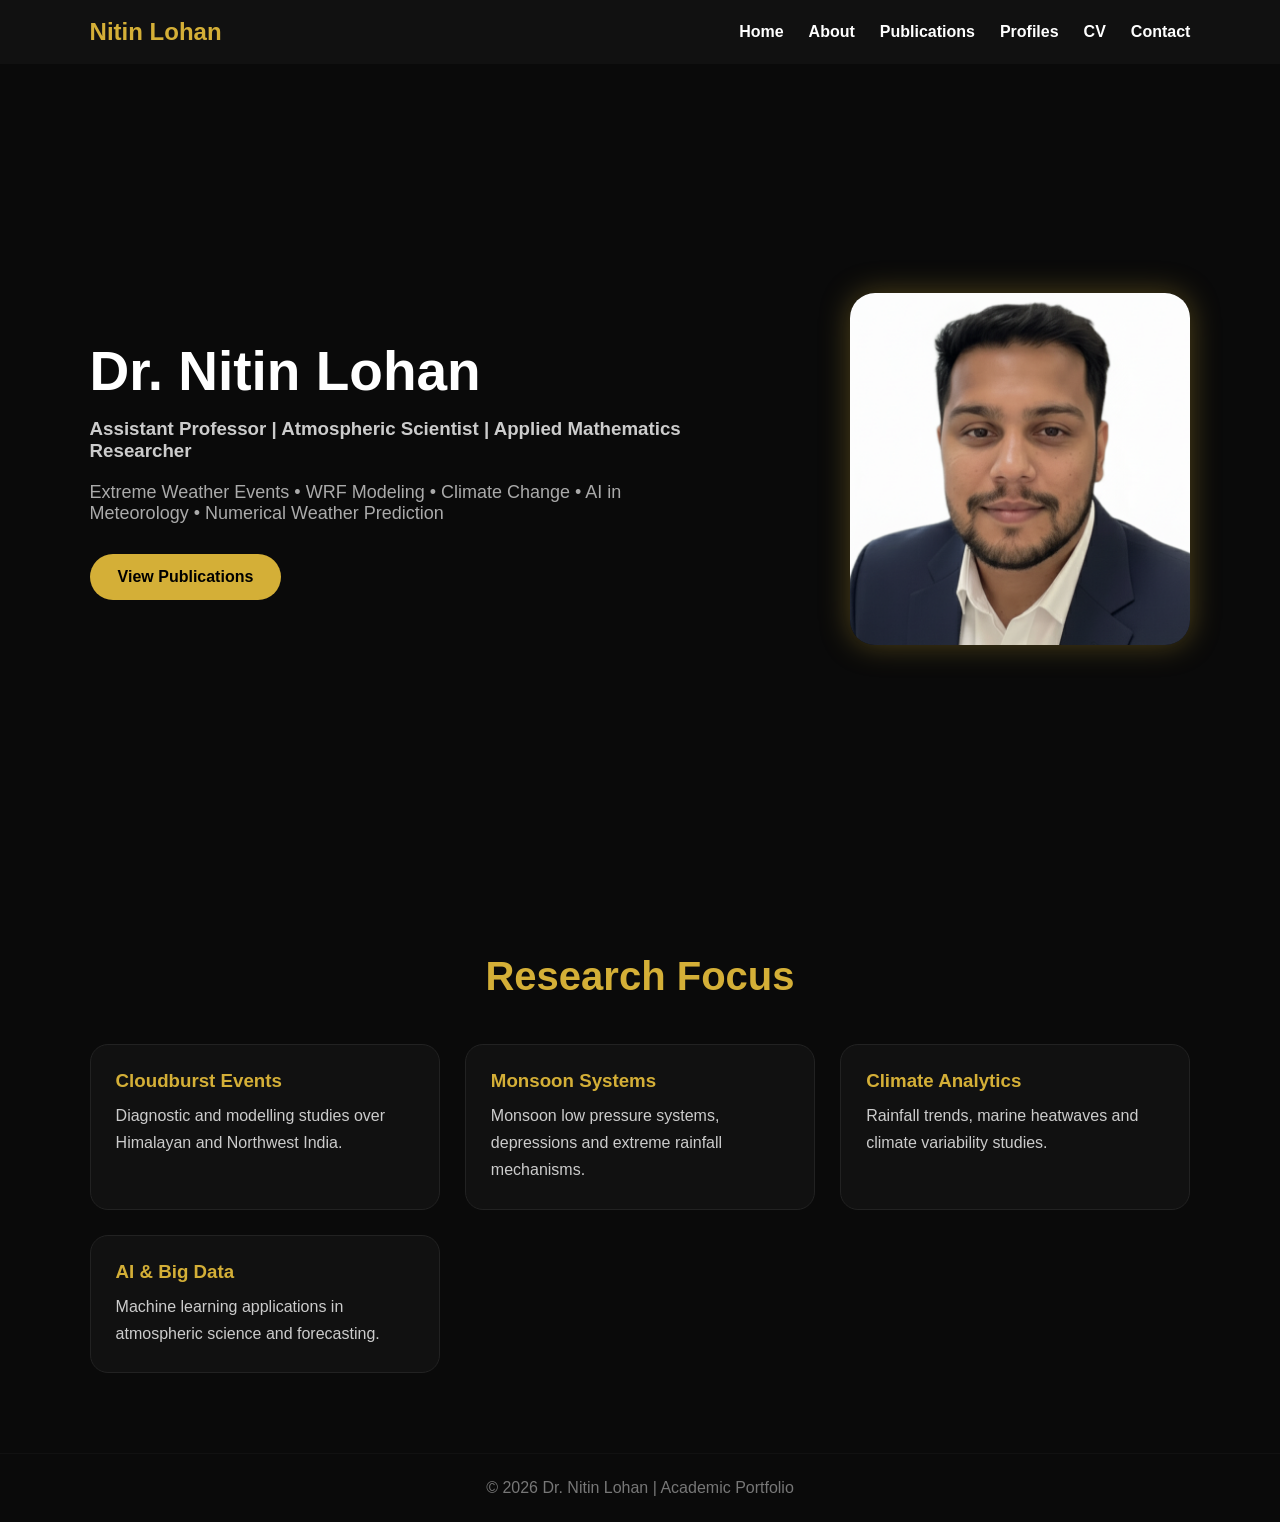
==== index.html @ d962ce4a "Enhance index.html with SEO meta tags and title Updated the title and added meta tags for descriptio" ====
<!-- =========================
FILE 1 : index.html 
========================= -->
<!DOCTYPE html>
<html lang="en">
<head>
<meta charset="UTF-8">
<meta name="viewport" content="width=device-width, initial-scale=1.0">

<title>Dr. Nitin Lohan | Atmospheric Scientist | Researcher</title>

<meta name="description" content="Official website of Dr. Nitin Lohan. Atmospheric Scientist, Applied Mathematics Researcher, publications, weather modelling, AI in meteorology.">

<meta name="keywords" content="Nitin Lohan, Dr Nitin Lohan, meteorology, atmospheric scientist, WRF model, publications, India researcher">

<meta name="author" content="Dr. Nitin Lohan">
<style>
*{margin:0;padding:0;box-sizing:border-box;font-family:Arial,Helvetica,sans-serif;}
body{background:#0a0a0a;color:#fff;}
nav{
display:flex;justify-content:space-between;align-items:center;
padding:18px 7%;background:#111;position:sticky;top:0;
}
.logo{font-size:24px;font-weight:bold;color:#d4af37;}
nav ul{display:flex;list-style:none;gap:25px;}
nav a{text-decoration:none;color:#fff;font-weight:600;}
nav a:hover{color:#d4af37;}
.hero{
min-height:90vh;display:flex;align-items:center;justify-content:space-between;
padding:60px 7%;gap:40px;flex-wrap:wrap;
}
.hero-text{max-width:600px;}
.hero-text h1{font-size:55px;margin-bottom:15px;}
.hero-text h3{color:#ccc;margin-bottom:20px;}
.hero-text p{color:#aaa;font-size:18px;margin-bottom:30px;}
.btn{
display:inline-block;padding:14px 28px;background:#d4af37;
color:#000;text-decoration:none;border-radius:30px;font-weight:bold;
}
.btn:hover{opacity:0.9;}
.profile{
width:340px;border-radius:25px;box-shadow:0 0 30px rgba(212,175,55,0.35);
}
.section{padding:80px 7%;}
.title{text-align:center;font-size:40px;color:#d4af37;margin-bottom:45px;}
.grid{
display:grid;grid-template-columns:repeat(auto-fit,minmax(260px,1fr));
gap:25px;
}
.card{
background:#111;padding:25px;border-radius:18px;border:1px solid #222;
}
.card h3{color:#d4af37;margin-bottom:10px;}
.card p{color:#ccc;line-height:1.7;}
footer{
padding:25px;text-align:center;color:#777;border-top:1px solid #111;
}
@media(max-width:900px){
nav ul{flex-wrap:wrap;gap:12px;}
.hero{flex-direction:column-reverse;text-align:center;}
.hero-text h1{font-size:40px;}
.profile{width:260px;}
}
</style>
</head>
<body>

<nav>
<div class="logo">Nitin Lohan</div>
<ul>
<li><a href="index.html">Home</a></li>
<li><a href="about.html">About</a></li>
<li><a href="publications.html">Publications</a></li>
<li><a href="profiles.html">Profiles</a></li>
<li><a href="cv.html">CV</a></li>
<li><a href="contact.html">Contact</a></li>
</ul>
</nav>

<section class="hero">
<div class="hero-text">
<h1>Dr. Nitin Lohan</h1>
<h3>Assistant Professor | Atmospheric Scientist | Applied Mathematics Researcher</h3>
<p>
Extreme Weather Events • WRF Modeling • Climate Change • AI in Meteorology •
Numerical Weather Prediction
</p>
<a href="publications.html" class="btn">View Publications</a>
</div>
<img src="nitin-photo.png" class="profile" alt="Nitin Lohan">
</section>

<section class="section">
<h2 class="title">Research Focus</h2>
<div class="grid">
<div class="card">
<h3>Cloudburst Events</h3>
<p>Diagnostic and modelling studies over Himalayan and Northwest India.</p>
</div>
<div class="card">
<h3>Monsoon Systems</h3>
<p>Monsoon low pressure systems, depressions and extreme rainfall mechanisms.</p>
</div>
<div class="card">
<h3>Climate Analytics</h3>
<p>Rainfall trends, marine heatwaves and climate variability studies.</p>
</div>
<div class="card">
<h3>AI & Big Data</h3>
<p>Machine learning applications in atmospheric science and forecasting.</p>
</div>
</div>
</section>

<footer>
© 2026 Dr. Nitin Lohan | Academic Portfolio
</footer>

</body>
</html>
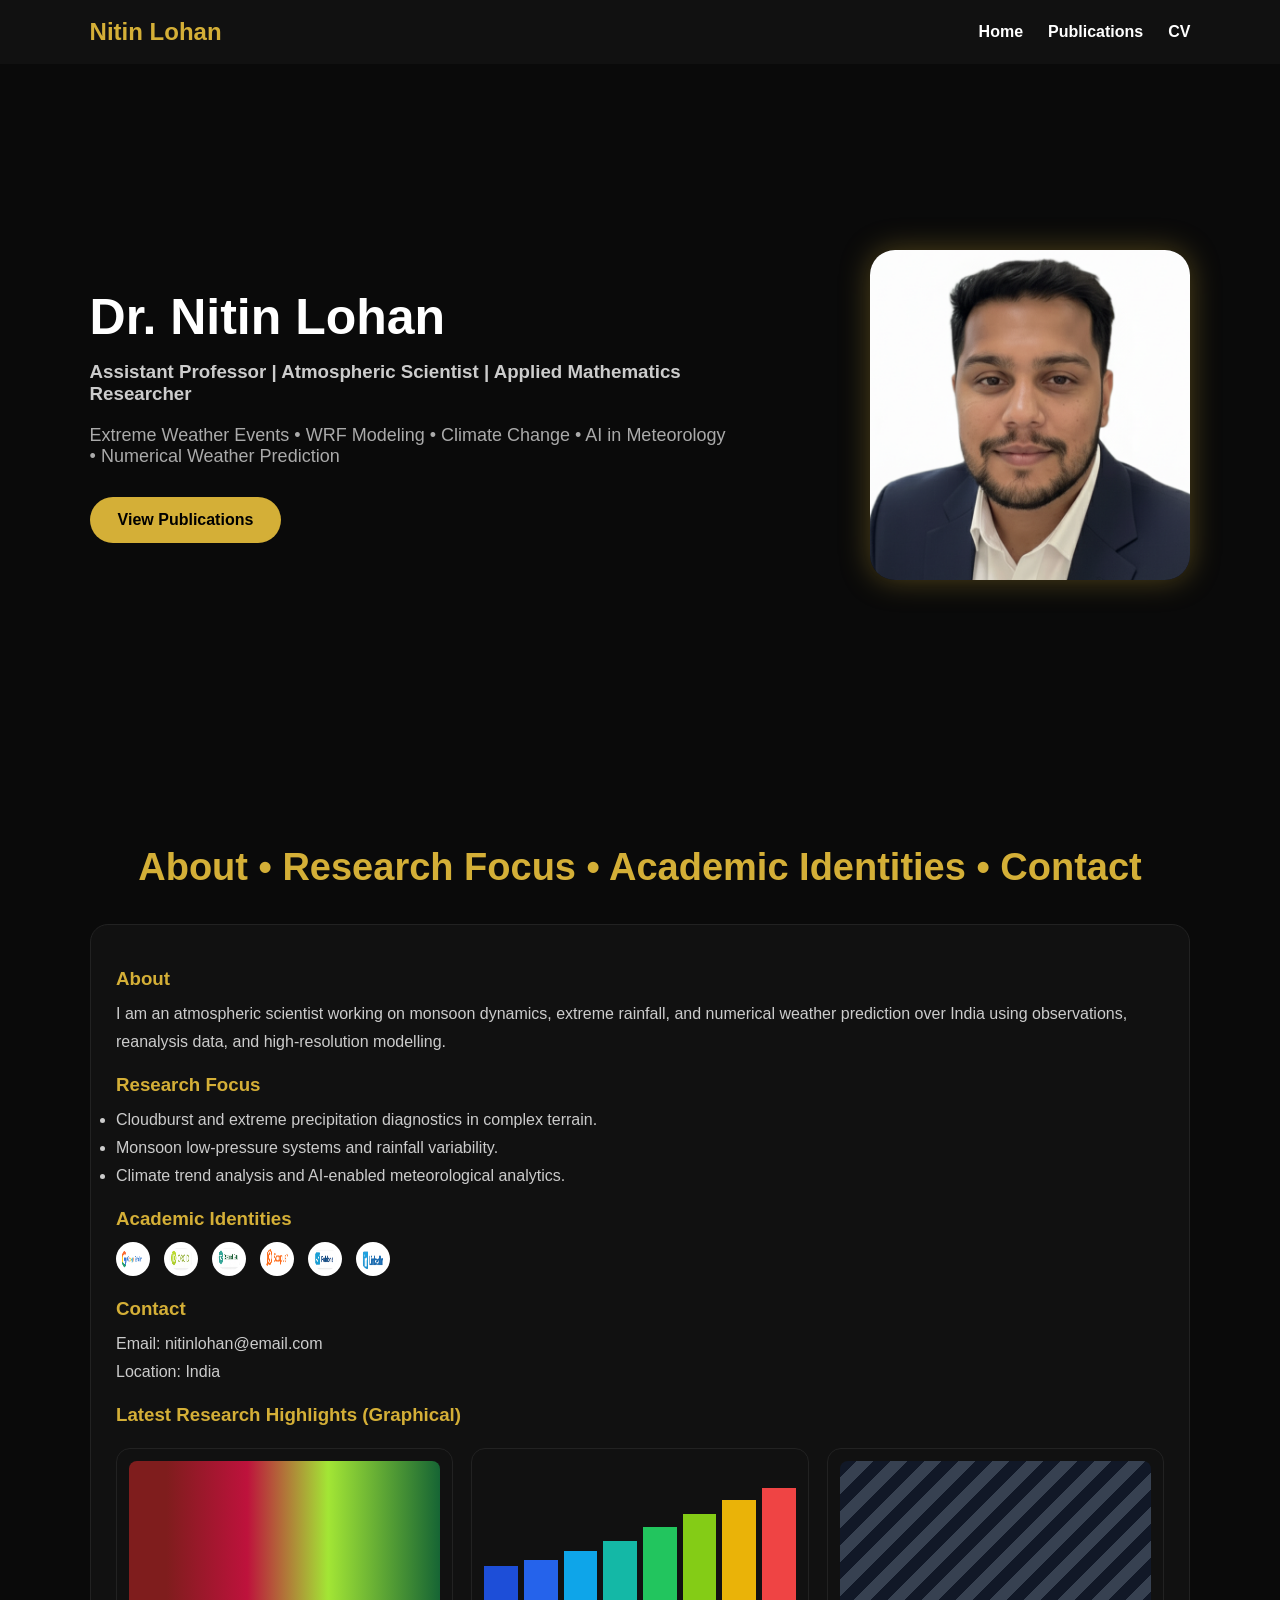
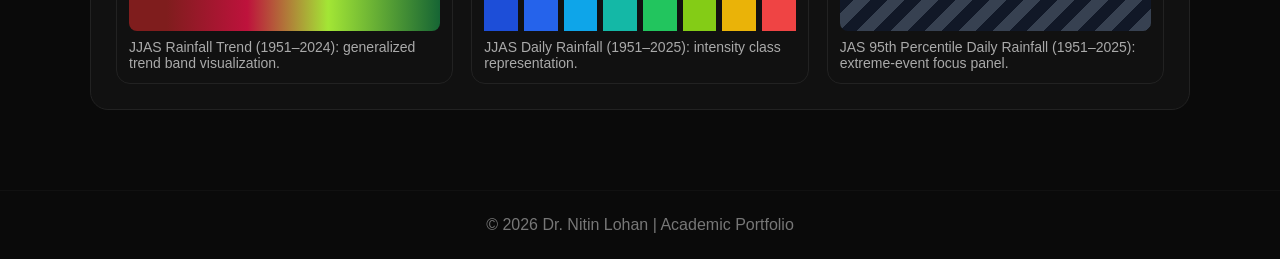
==== commit 8821549b: "Consolidate homepage sections and add text-only research visualizations" ====
--- a/index.html
+++ b/index.html
@@ -1,120 +1,83 @@
-<!-- =========================
-FILE 1 : index.html 
-========================= -->
 <!DOCTYPE html>
 <html lang="en">
 <head>
 <meta charset="UTF-8">
 <meta name="viewport" content="width=device-width, initial-scale=1.0">
-
 <title>Dr. Nitin Lohan | Atmospheric Scientist | Researcher</title>
-
-<meta name="description" content="Official website of Dr. Nitin Lohan. Atmospheric Scientist, Applied Mathematics Researcher, publications, weather modelling, AI in meteorology.">
-
-<meta name="keywords" content="Nitin Lohan, Dr Nitin Lohan, meteorology, atmospheric scientist, WRF model, publications, India researcher">
-
-<meta name="author" content="Dr. Nitin Lohan">
 <style>
-*{margin:0;padding:0;box-sizing:border-box;font-family:Arial,Helvetica,sans-serif;}
-body{background:#0a0a0a;color:#fff;}
-nav{
-display:flex;justify-content:space-between;align-items:center;
-padding:18px 7%;background:#111;position:sticky;top:0;
-}
-.logo{font-size:24px;font-weight:bold;color:#d4af37;}
-nav ul{display:flex;list-style:none;gap:25px;}
-nav a{text-decoration:none;color:#fff;font-weight:600;}
-nav a:hover{color:#d4af37;}
-.hero{
-min-height:90vh;display:flex;align-items:center;justify-content:space-between;
-padding:60px 7%;gap:40px;flex-wrap:wrap;
-}
-.hero-text{max-width:600px;}
-.hero-text h1{font-size:55px;margin-bottom:15px;}
-.hero-text h3{color:#ccc;margin-bottom:20px;}
-.hero-text p{color:#aaa;font-size:18px;margin-bottom:30px;}
-.btn{
-display:inline-block;padding:14px 28px;background:#d4af37;
-color:#000;text-decoration:none;border-radius:30px;font-weight:bold;
-}
-.btn:hover{opacity:0.9;}
-.profile{
-width:340px;border-radius:25px;box-shadow:0 0 30px rgba(212,175,55,0.35);
-}
-.section{padding:80px 7%;}
-.title{text-align:center;font-size:40px;color:#d4af37;margin-bottom:45px;}
-.grid{
-display:grid;grid-template-columns:repeat(auto-fit,minmax(260px,1fr));
-gap:25px;
-}
-.card{
-background:#111;padding:25px;border-radius:18px;border:1px solid #222;
-}
-.card h3{color:#d4af37;margin-bottom:10px;}
-.card p{color:#ccc;line-height:1.7;}
-footer{
-padding:25px;text-align:center;color:#777;border-top:1px solid #111;
-}
-@media(max-width:900px){
-nav ul{flex-wrap:wrap;gap:12px;}
-.hero{flex-direction:column-reverse;text-align:center;}
-.hero-text h1{font-size:40px;}
-.profile{width:260px;}
-}
+*{margin:0;padding:0;box-sizing:border-box;font-family:Arial,Helvetica,sans-serif}
+body{background:#0a0a0a;color:#fff}
+nav{display:flex;justify-content:space-between;align-items:center;padding:18px 7%;background:#111;position:sticky;top:0;z-index:10}
+.logo{font-size:24px;font-weight:bold;color:#d4af37}
+nav ul{display:flex;list-style:none;gap:25px;flex-wrap:wrap}
+nav a{text-decoration:none;color:#fff;font-weight:600} nav a:hover{color:#d4af37}
+.hero{min-height:78vh;display:flex;align-items:center;justify-content:space-between;padding:60px 7%;gap:40px;flex-wrap:wrap}
+.hero-text{max-width:640px}.hero-text h1{font-size:50px;margin-bottom:15px}.hero-text h3{color:#ccc;margin-bottom:20px}
+.hero-text p{color:#aaa;font-size:18px;margin-bottom:30px}
+.btn{display:inline-block;padding:14px 28px;background:#d4af37;color:#000;text-decoration:none;border-radius:30px;font-weight:bold}
+.profile{width:320px;border-radius:25px;box-shadow:0 0 30px rgba(212,175,55,.35)}
+.section{padding:80px 7%}.title{text-align:center;font-size:38px;color:#d4af37;margin-bottom:35px}
+.card{background:#111;padding:25px;border-radius:18px;border:1px solid #222;max-width:1100px;margin:0 auto}
+.card h3{color:#d4af37;margin:18px 0 10px}.card p,.card li{color:#ccc;line-height:1.75}
+.socials{display:flex;gap:14px;flex-wrap:wrap;margin-top:12px}
+.socials img{width:34px;height:34px;border-radius:50%;background:#fff;padding:5px}
+.plot-grid{display:grid;grid-template-columns:repeat(auto-fit,minmax(260px,1fr));gap:18px;margin-top:22px}
+.plot-grid figure{background:#111;border:1px solid #222;border-radius:14px;padding:12px}
+.plot-grid img{width:100%;border-radius:8px;display:block}
+.plot-grid figcaption{color:#aaa;font-size:14px;margin-top:8px}
+footer{padding:25px;text-align:center;color:#777;border-top:1px solid #111}
+@media(max-width:900px){.hero{flex-direction:column-reverse;text-align:center}.hero-text h1{font-size:38px}.profile{width:250px}}
 </style>
 </head>
 <body>
-
 <nav>
 <div class="logo">Nitin Lohan</div>
 <ul>
 <li><a href="index.html">Home</a></li>
-<li><a href="about.html">About</a></li>
 <li><a href="publications.html">Publications</a></li>
-<li><a href="profiles.html">Profiles</a></li>
 <li><a href="cv.html">CV</a></li>
-<li><a href="contact.html">Contact</a></li>
 </ul>
 </nav>
-
 <section class="hero">
 <div class="hero-text">
 <h1>Dr. Nitin Lohan</h1>
 <h3>Assistant Professor | Atmospheric Scientist | Applied Mathematics Researcher</h3>
-<p>
-Extreme Weather Events • WRF Modeling • Climate Change • AI in Meteorology •
-Numerical Weather Prediction
-</p>
+<p>Extreme Weather Events • WRF Modeling • Climate Change • AI in Meteorology • Numerical Weather Prediction</p>
 <a href="publications.html" class="btn">View Publications</a>
 </div>
 <img src="nitin-photo.png" class="profile" alt="Nitin Lohan">
 </section>
+<section class="section">
+<h2 class="title">About • Research Focus • Academic Identities • Contact</h2>
+<div class="card">
+<h3>About</h3>
+<p>I am an atmospheric scientist working on monsoon dynamics, extreme rainfall, and numerical weather prediction over India using observations, reanalysis data, and high-resolution modelling.</p>
+<h3>Research Focus</h3>
+<ul>
+<li>Cloudburst and extreme precipitation diagnostics in complex terrain.</li>
+<li>Monsoon low-pressure systems and rainfall variability.</li>
+<li>Climate trend analysis and AI-enabled meteorological analytics.</li>
+</ul>
+<h3>Academic Identities</h3>
+<div class="socials">
+<a href="https://scholar.google.com" target="_blank"><img src="googlescholar.png" alt="Google Scholar"></a>
+<a href="https://orcid.org" target="_blank"><img src="orcid.png" alt="ORCID"></a>
+<a href="https://www.researchgate.net" target="_blank"><img src="researchgate.png" alt="ResearchGate"></a>
+<a href="https://www.scopus.com" target="_blank"><img src="scopus.png" alt="Scopus"></a>
+<a href="https://www.webofscience.com" target="_blank"><img src="wos.png" alt="Web of Science"></a>
+<a href="https://www.linkedin.com" target="_blank"><img src="linkedin.png" alt="LinkedIn"></a>
+</div>
+<h3>Contact</h3>
+<p>Email: nitinlohan@email.com<br>Location: India</p>
 
-<section class="section">
-<h2 class="title">Research Focus</h2>
-<div class="grid">
-<div class="card">
-<h3>Cloudburst Events</h3>
-<p>Diagnostic and modelling studies over Himalayan and Northwest India.</p>
-</div>
-<div class="card">
-<h3>Monsoon Systems</h3>
-<p>Monsoon low pressure systems, depressions and extreme rainfall mechanisms.</p>
-</div>
-<div class="card">
-<h3>Climate Analytics</h3>
-<p>Rainfall trends, marine heatwaves and climate variability studies.</p>
-</div>
-<div class="card">
-<h3>AI & Big Data</h3>
-<p>Machine learning applications in atmospheric science and forecasting.</p>
+<h3>Latest Research Highlights (Graphical)</h3>
+<div class="plot-grid">
+<figure><div style="height:170px;background:linear-gradient(90deg,#7f1d1d 12%,#be123c 38%,#a3e635 64%,#166534 100%);border-radius:8px"></div><figcaption>JJAS Rainfall Trend (1951–2024): generalized trend band visualization.</figcaption></figure>
+<figure><div style="height:170px;display:grid;grid-template-columns:repeat(8,1fr);gap:6px;align-items:end"><span style="display:block;background:#1d4ed8;height:38%"></span><span style="display:block;background:#2563eb;height:42%"></span><span style="display:block;background:#0ea5e9;height:47%"></span><span style="display:block;background:#14b8a6;height:53%"></span><span style="display:block;background:#22c55e;height:61%"></span><span style="display:block;background:#84cc16;height:69%"></span><span style="display:block;background:#eab308;height:77%"></span><span style="display:block;background:#ef4444;height:84%"></span></div><figcaption>JJAS Daily Rainfall (1951–2025): intensity class representation.</figcaption></figure>
+<figure><div style="height:170px;border-radius:8px;background:repeating-linear-gradient(135deg,#111827,#111827 12px,#374151 12px,#374151 24px)"></div><figcaption>JAS 95th Percentile Daily Rainfall (1951–2025): extreme-event focus panel.</figcaption></figure>
 </div>
 </div>
 </section>
-
-<footer>
-© 2026 Dr. Nitin Lohan | Academic Portfolio
-</footer>
-
+<footer>© 2026 Dr. Nitin Lohan | Academic Portfolio</footer>
 </body>
 </html>
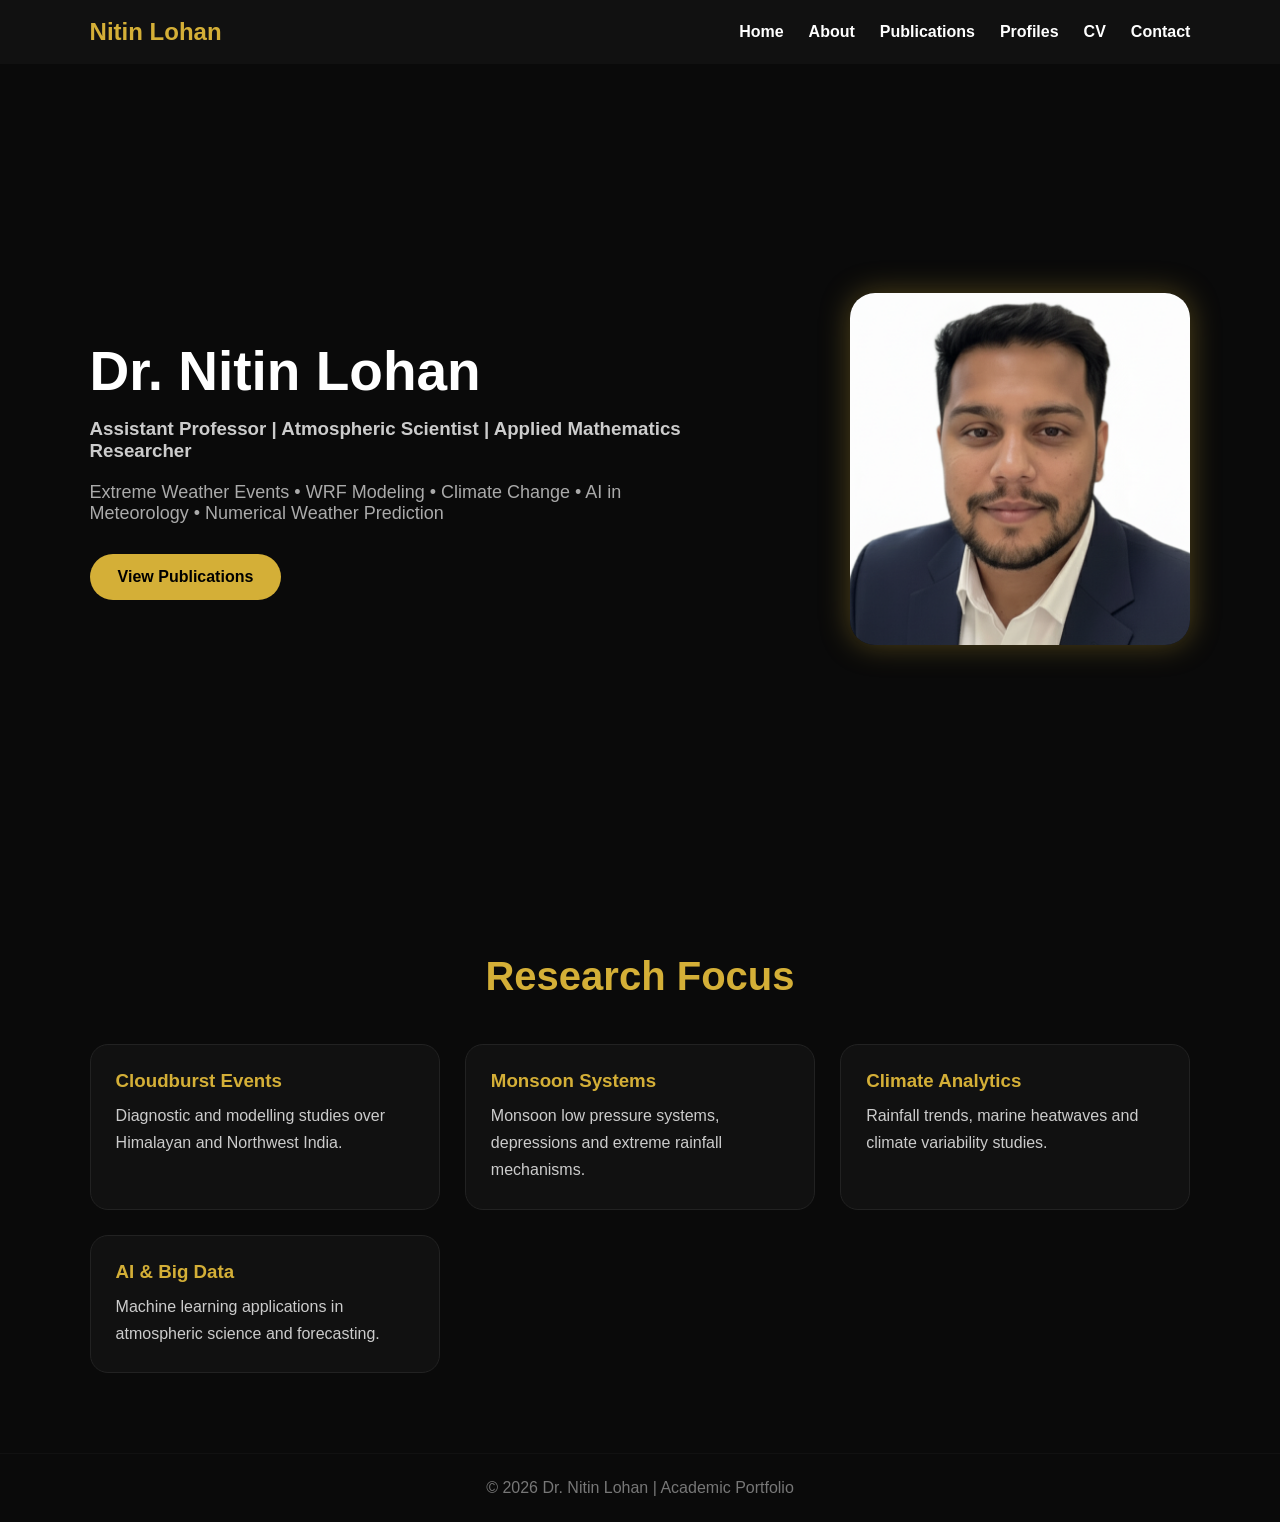
==== commit 5f2dd7f9: "Refactor index.html for layout and content updates Updated styles for improved layout and responsive" ====
--- a/index.html
+++ b/index.html
@@ -1,83 +1,120 @@
+<!-- =========================
+FILE 1 : index.html 
+========================= -->
 <!DOCTYPE html>
 <html lang="en">
 <head>
 <meta charset="UTF-8">
 <meta name="viewport" content="width=device-width, initial-scale=1.0">
+
 <title>Dr. Nitin Lohan | Atmospheric Scientist | Researcher</title>
+
+<meta name="description" content="Official website of Dr. Nitin Lohan. Atmospheric Scientist, Applied Mathematics Researcher, publications, weather modelling, AI in meteorology.">
+
+<meta name="keywords" content="Nitin Lohan, Dr Nitin Lohan, meteorology, atmospheric scientist, WRF model, publications, India researcher">
+
+<meta name="author" content="Dr. Nitin Lohan">
 <style>
-*{margin:0;padding:0;box-sizing:border-box;font-family:Arial,Helvetica,sans-serif}
-body{background:#0a0a0a;color:#fff}
-nav{display:flex;justify-content:space-between;align-items:center;padding:18px 7%;background:#111;position:sticky;top:0;z-index:10}
-.logo{font-size:24px;font-weight:bold;color:#d4af37}
-nav ul{display:flex;list-style:none;gap:25px;flex-wrap:wrap}
-nav a{text-decoration:none;color:#fff;font-weight:600} nav a:hover{color:#d4af37}
-.hero{min-height:78vh;display:flex;align-items:center;justify-content:space-between;padding:60px 7%;gap:40px;flex-wrap:wrap}
-.hero-text{max-width:640px}.hero-text h1{font-size:50px;margin-bottom:15px}.hero-text h3{color:#ccc;margin-bottom:20px}
-.hero-text p{color:#aaa;font-size:18px;margin-bottom:30px}
-.btn{display:inline-block;padding:14px 28px;background:#d4af37;color:#000;text-decoration:none;border-radius:30px;font-weight:bold}
-.profile{width:320px;border-radius:25px;box-shadow:0 0 30px rgba(212,175,55,.35)}
-.section{padding:80px 7%}.title{text-align:center;font-size:38px;color:#d4af37;margin-bottom:35px}
-.card{background:#111;padding:25px;border-radius:18px;border:1px solid #222;max-width:1100px;margin:0 auto}
-.card h3{color:#d4af37;margin:18px 0 10px}.card p,.card li{color:#ccc;line-height:1.75}
-.socials{display:flex;gap:14px;flex-wrap:wrap;margin-top:12px}
-.socials img{width:34px;height:34px;border-radius:50%;background:#fff;padding:5px}
-.plot-grid{display:grid;grid-template-columns:repeat(auto-fit,minmax(260px,1fr));gap:18px;margin-top:22px}
-.plot-grid figure{background:#111;border:1px solid #222;border-radius:14px;padding:12px}
-.plot-grid img{width:100%;border-radius:8px;display:block}
-.plot-grid figcaption{color:#aaa;font-size:14px;margin-top:8px}
-footer{padding:25px;text-align:center;color:#777;border-top:1px solid #111}
-@media(max-width:900px){.hero{flex-direction:column-reverse;text-align:center}.hero-text h1{font-size:38px}.profile{width:250px}}
+*{margin:0;padding:0;box-sizing:border-box;font-family:Arial,Helvetica,sans-serif;}
+body{background:#0a0a0a;color:#fff;}
+nav{
+display:flex;justify-content:space-between;align-items:center;
+padding:18px 7%;background:#111;position:sticky;top:0;
+}
+.logo{font-size:24px;font-weight:bold;color:#d4af37;}
+nav ul{display:flex;list-style:none;gap:25px;}
+nav a{text-decoration:none;color:#fff;font-weight:600;}
+nav a:hover{color:#d4af37;}
+.hero{
+min-height:90vh;display:flex;align-items:center;justify-content:space-between;
+padding:60px 7%;gap:40px;flex-wrap:wrap;
+}
+.hero-text{max-width:600px;}
+.hero-text h1{font-size:55px;margin-bottom:15px;}
+.hero-text h3{color:#ccc;margin-bottom:20px;}
+.hero-text p{color:#aaa;font-size:18px;margin-bottom:30px;}
+.btn{
+display:inline-block;padding:14px 28px;background:#d4af37;
+color:#000;text-decoration:none;border-radius:30px;font-weight:bold;
+}
+.btn:hover{opacity:0.9;}
+.profile{
+width:340px;border-radius:25px;box-shadow:0 0 30px rgba(212,175,55,0.35);
+}
+.section{padding:80px 7%;}
+.title{text-align:center;font-size:40px;color:#d4af37;margin-bottom:45px;}
+.grid{
+display:grid;grid-template-columns:repeat(auto-fit,minmax(260px,1fr));
+gap:25px;
+}
+.card{
+background:#111;padding:25px;border-radius:18px;border:1px solid #222;
+}
+.card h3{color:#d4af37;margin-bottom:10px;}
+.card p{color:#ccc;line-height:1.7;}
+footer{
+padding:25px;text-align:center;color:#777;border-top:1px solid #111;
+}
+@media(max-width:900px){
+nav ul{flex-wrap:wrap;gap:12px;}
+.hero{flex-direction:column-reverse;text-align:center;}
+.hero-text h1{font-size:40px;}
+.profile{width:260px;}
+}
 </style>
 </head>
 <body>
+
 <nav>
 <div class="logo">Nitin Lohan</div>
 <ul>
 <li><a href="index.html">Home</a></li>
+<li><a href="about.html">About</a></li>
 <li><a href="publications.html">Publications</a></li>
+<li><a href="profiles.html">Profiles</a></li>
 <li><a href="cv.html">CV</a></li>
+<li><a href="contact.html">Contact</a></li>
 </ul>
 </nav>
+
 <section class="hero">
 <div class="hero-text">
 <h1>Dr. Nitin Lohan</h1>
 <h3>Assistant Professor | Atmospheric Scientist | Applied Mathematics Researcher</h3>
-<p>Extreme Weather Events • WRF Modeling • Climate Change • AI in Meteorology • Numerical Weather Prediction</p>
+<p>
+Extreme Weather Events • WRF Modeling • Climate Change • AI in Meteorology •
+Numerical Weather Prediction
+</p>
 <a href="publications.html" class="btn">View Publications</a>
 </div>
 <img src="nitin-photo.png" class="profile" alt="Nitin Lohan">
 </section>
+
 <section class="section">
-<h2 class="title">About • Research Focus • Academic Identities • Contact</h2>
+<h2 class="title">Research Focus</h2>
+<div class="grid">
 <div class="card">
-<h3>About</h3>
-<p>I am an atmospheric scientist working on monsoon dynamics, extreme rainfall, and numerical weather prediction over India using observations, reanalysis data, and high-resolution modelling.</p>
-<h3>Research Focus</h3>
-<ul>
-<li>Cloudburst and extreme precipitation diagnostics in complex terrain.</li>
-<li>Monsoon low-pressure systems and rainfall variability.</li>
-<li>Climate trend analysis and AI-enabled meteorological analytics.</li>
-</ul>
-<h3>Academic Identities</h3>
-<div class="socials">
-<a href="https://scholar.google.com" target="_blank"><img src="googlescholar.png" alt="Google Scholar"></a>
-<a href="https://orcid.org" target="_blank"><img src="orcid.png" alt="ORCID"></a>
-<a href="https://www.researchgate.net" target="_blank"><img src="researchgate.png" alt="ResearchGate"></a>
-<a href="https://www.scopus.com" target="_blank"><img src="scopus.png" alt="Scopus"></a>
-<a href="https://www.webofscience.com" target="_blank"><img src="wos.png" alt="Web of Science"></a>
-<a href="https://www.linkedin.com" target="_blank"><img src="linkedin.png" alt="LinkedIn"></a>
+<h3>Cloudburst Events</h3>
+<p>Diagnostic and modelling studies over Himalayan and Northwest India.</p>
 </div>
-<h3>Contact</h3>
-<p>Email: nitinlohan@email.com<br>Location: India</p>
-
-<h3>Latest Research Highlights (Graphical)</h3>
-<div class="plot-grid">
-<figure><div style="height:170px;background:linear-gradient(90deg,#7f1d1d 12%,#be123c 38%,#a3e635 64%,#166534 100%);border-radius:8px"></div><figcaption>JJAS Rainfall Trend (1951–2024): generalized trend band visualization.</figcaption></figure>
-<figure><div style="height:170px;display:grid;grid-template-columns:repeat(8,1fr);gap:6px;align-items:end"><span style="display:block;background:#1d4ed8;height:38%"></span><span style="display:block;background:#2563eb;height:42%"></span><span style="display:block;background:#0ea5e9;height:47%"></span><span style="display:block;background:#14b8a6;height:53%"></span><span style="display:block;background:#22c55e;height:61%"></span><span style="display:block;background:#84cc16;height:69%"></span><span style="display:block;background:#eab308;height:77%"></span><span style="display:block;background:#ef4444;height:84%"></span></div><figcaption>JJAS Daily Rainfall (1951–2025): intensity class representation.</figcaption></figure>
-<figure><div style="height:170px;border-radius:8px;background:repeating-linear-gradient(135deg,#111827,#111827 12px,#374151 12px,#374151 24px)"></div><figcaption>JAS 95th Percentile Daily Rainfall (1951–2025): extreme-event focus panel.</figcaption></figure>
+<div class="card">
+<h3>Monsoon Systems</h3>
+<p>Monsoon low pressure systems, depressions and extreme rainfall mechanisms.</p>
+</div>
+<div class="card">
+<h3>Climate Analytics</h3>
+<p>Rainfall trends, marine heatwaves and climate variability studies.</p>
+</div>
+<div class="card">
+<h3>AI & Big Data</h3>
+<p>Machine learning applications in atmospheric science and forecasting.</p>
 </div>
 </div>
 </section>
-<footer>© 2026 Dr. Nitin Lohan | Academic Portfolio</footer>
+
+<footer>
+© 2026 Dr. Nitin Lohan | Academic Portfolio
+</footer>
+
 </body>
 </html>
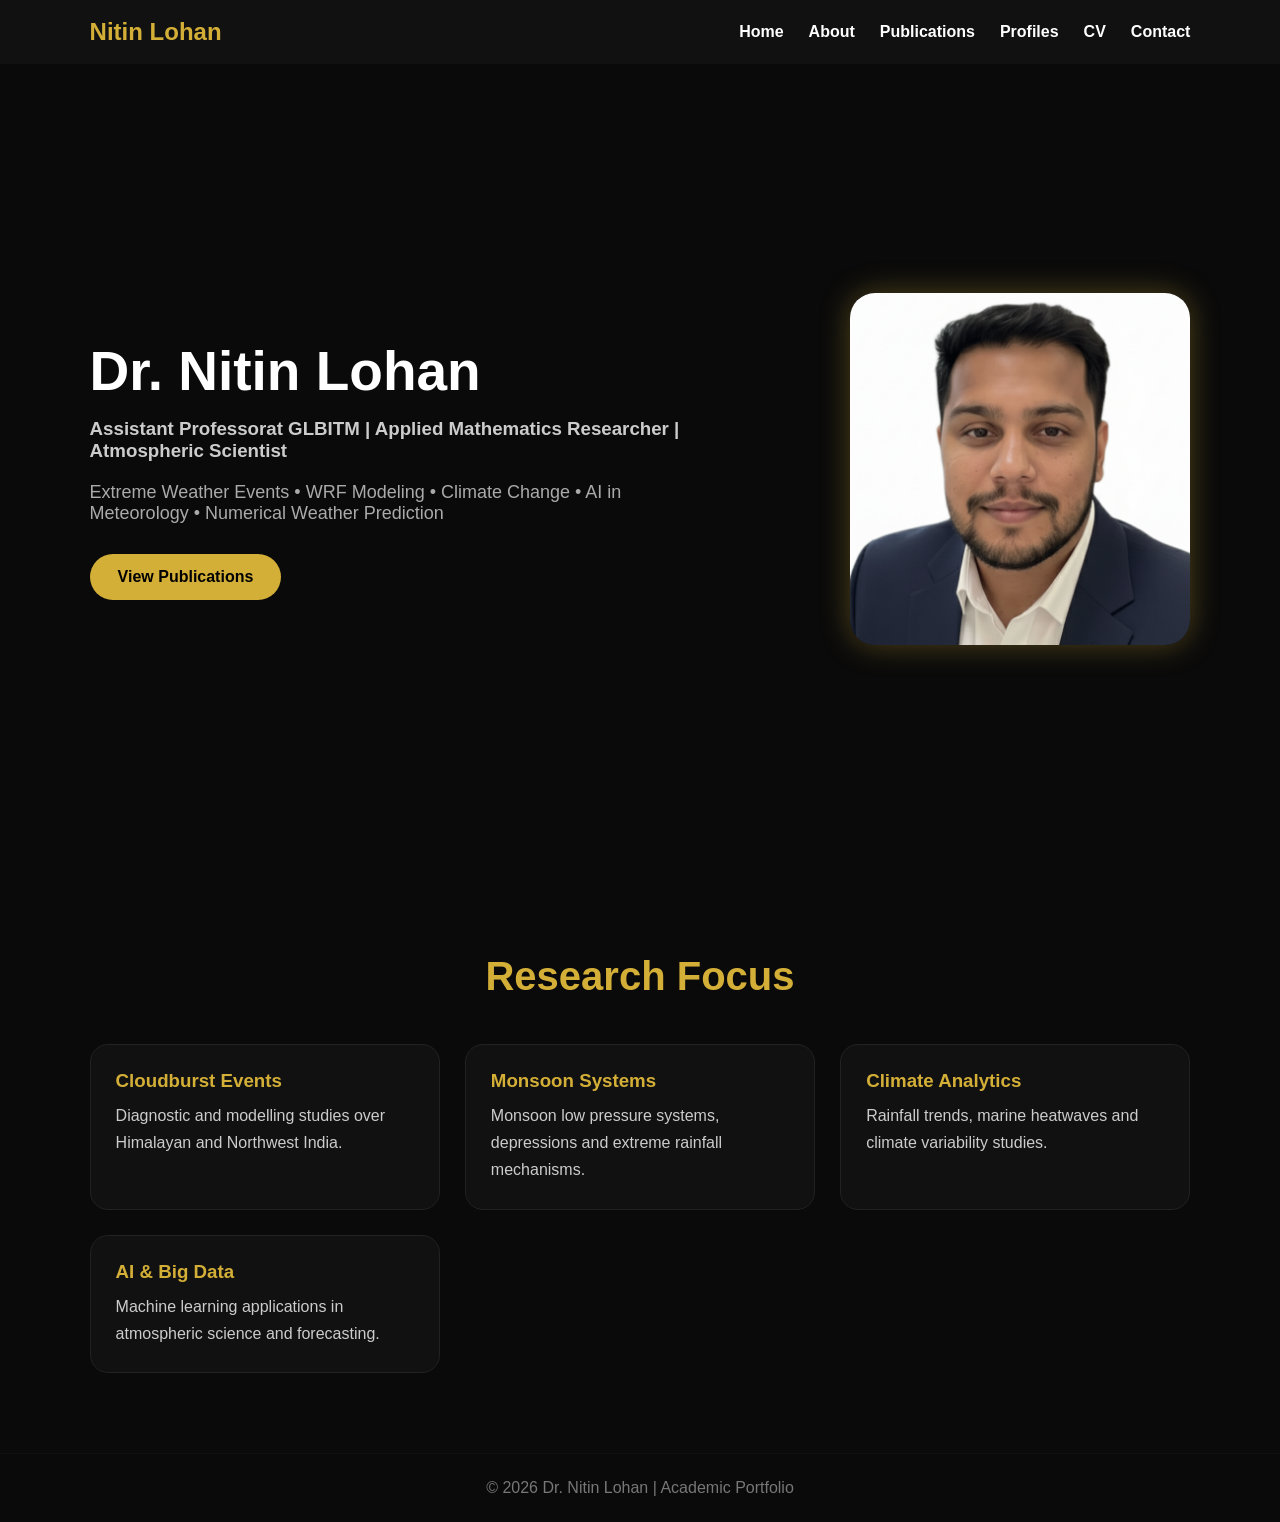
==== commit 051f26d7: "Fix title formatting for Dr. Nitin Lohan" ====
--- a/index.html
+++ b/index.html
@@ -80,7 +80,7 @@
 <section class="hero">
 <div class="hero-text">
 <h1>Dr. Nitin Lohan</h1>
-<h3>Assistant Professor | Atmospheric Scientist | Applied Mathematics Researcher</h3>
+<h3>Assistant Professorat GLBITM | Applied Mathematics Researcher | Atmospheric Scientist</h3>
 <p>
 Extreme Weather Events • WRF Modeling • Climate Change • AI in Meteorology •
 Numerical Weather Prediction
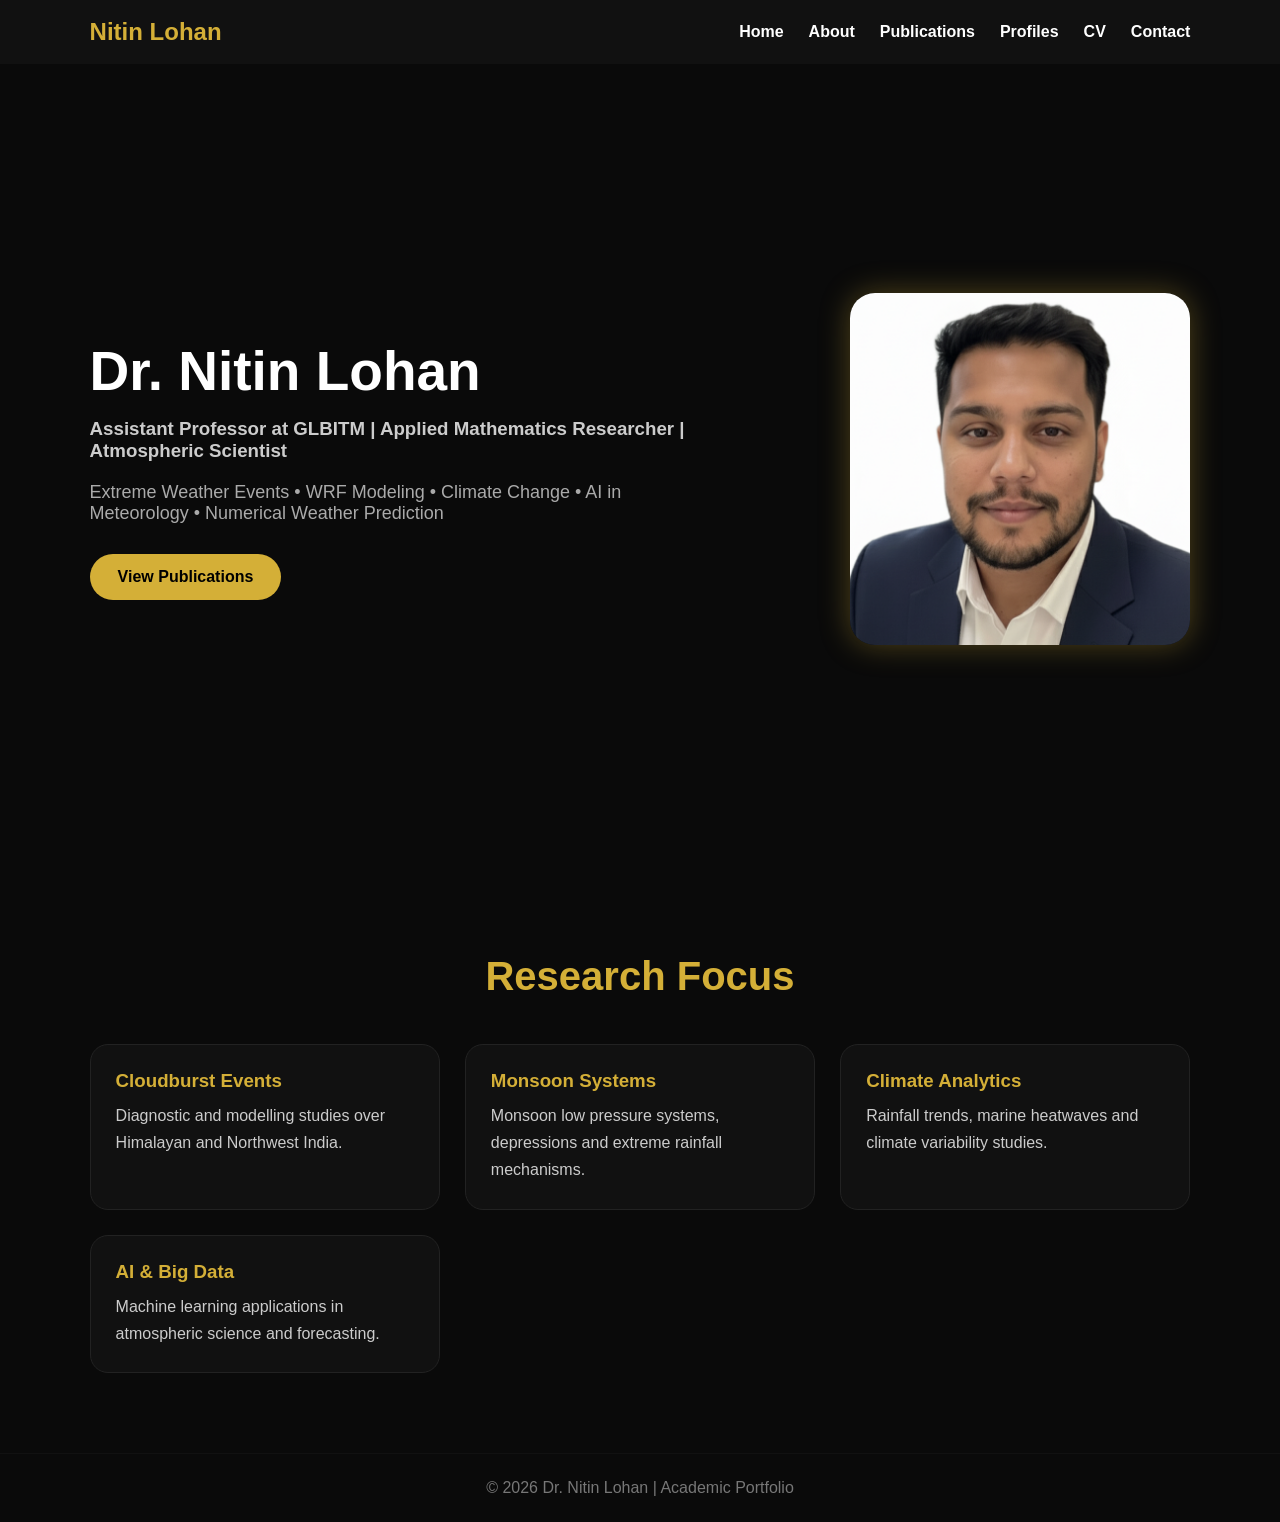
==== commit 716f4dc9: "Fix typo in professor title in index.html" ====
--- a/index.html
+++ b/index.html
@@ -80,7 +80,7 @@
 <section class="hero">
 <div class="hero-text">
 <h1>Dr. Nitin Lohan</h1>
-<h3>Assistant Professorat GLBITM | Applied Mathematics Researcher | Atmospheric Scientist</h3>
+<h3>Assistant Professor at GLBITM | Applied Mathematics Researcher | Atmospheric Scientist</h3>
 <p>
 Extreme Weather Events • WRF Modeling • Climate Change • AI in Meteorology •
 Numerical Weather Prediction
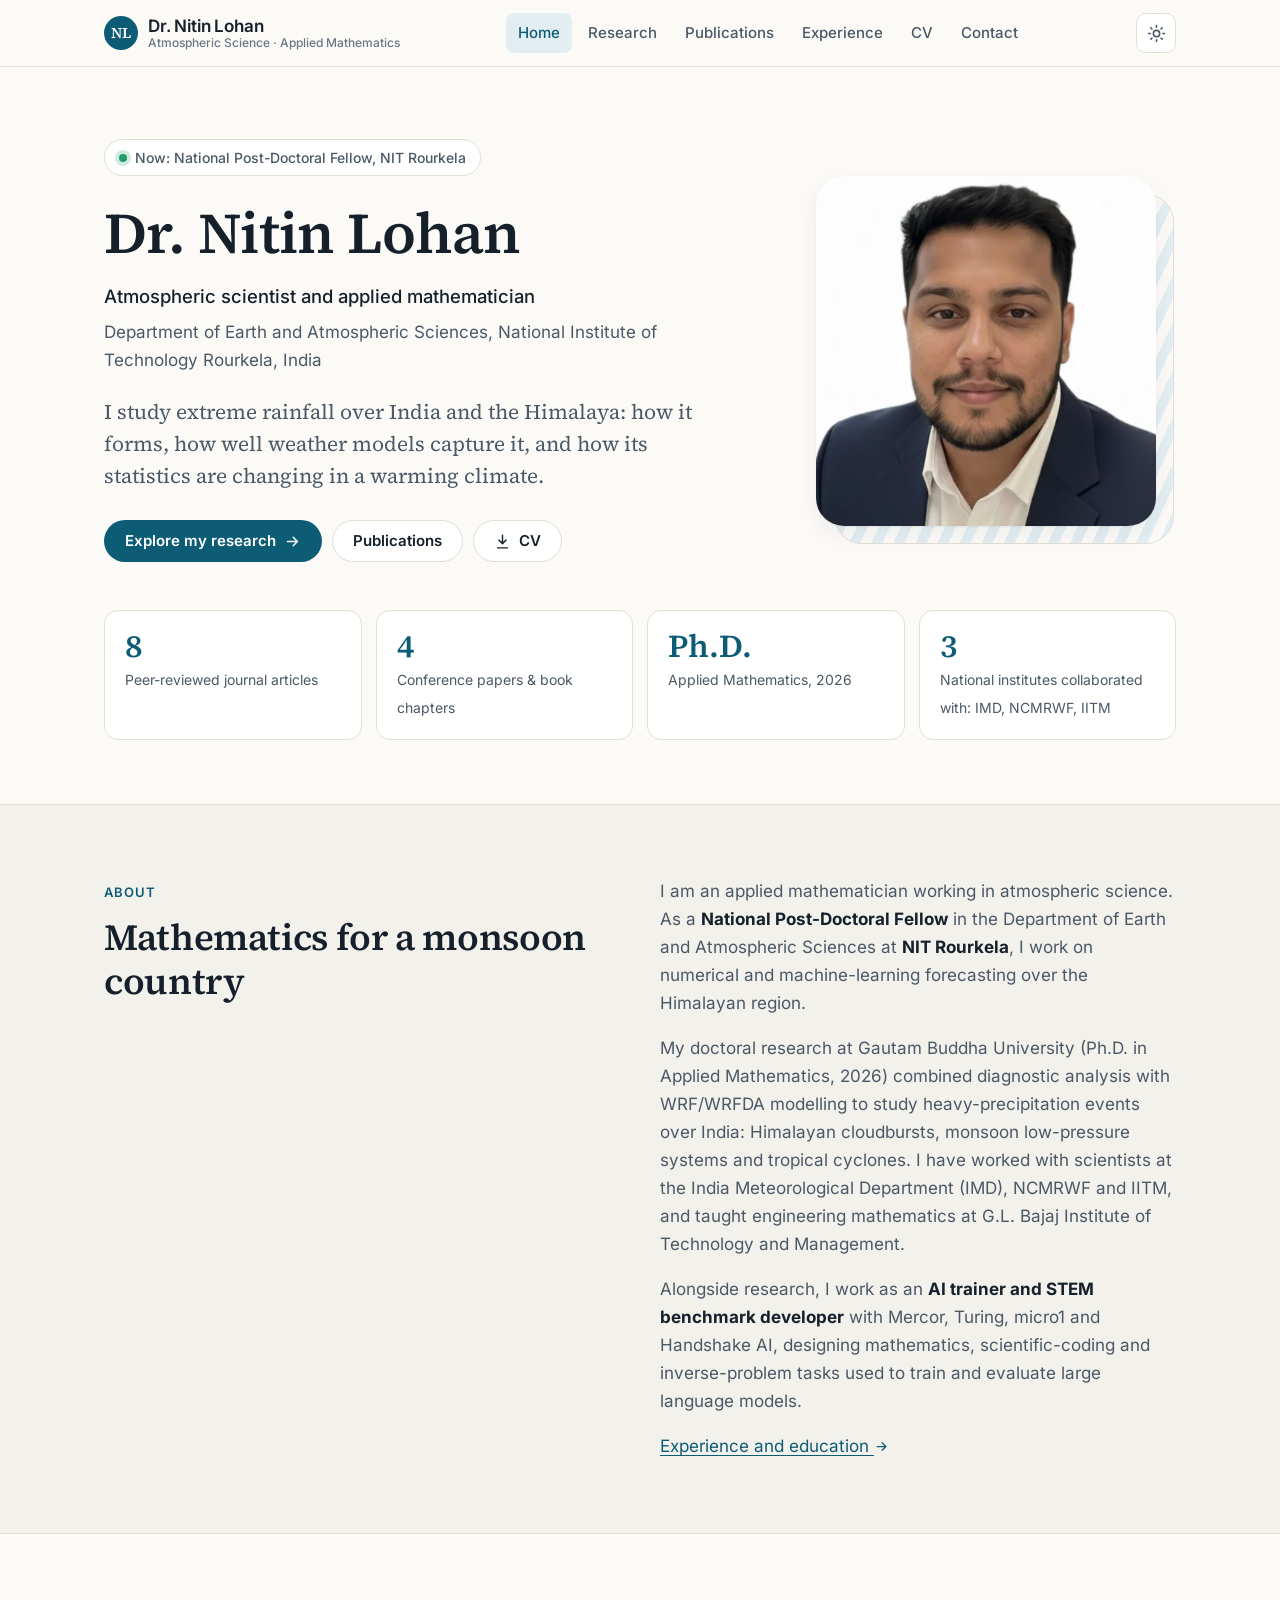
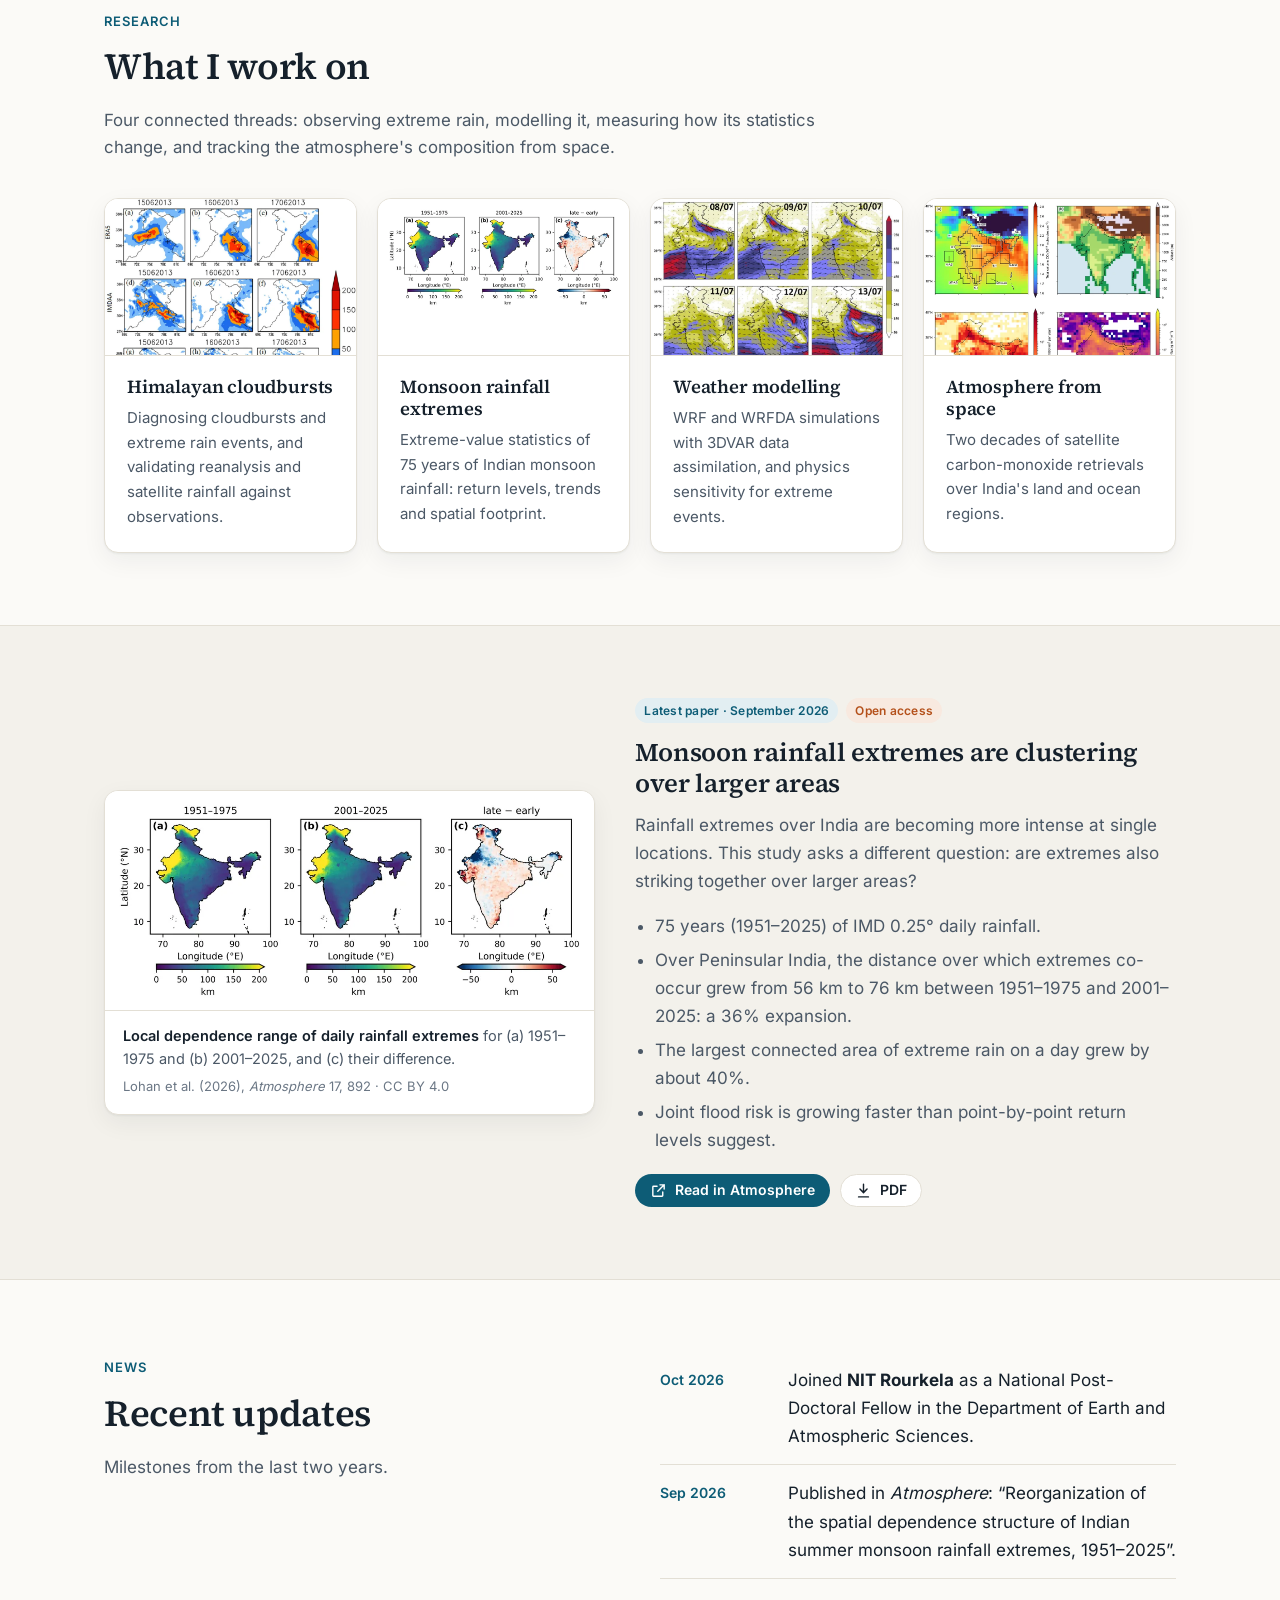
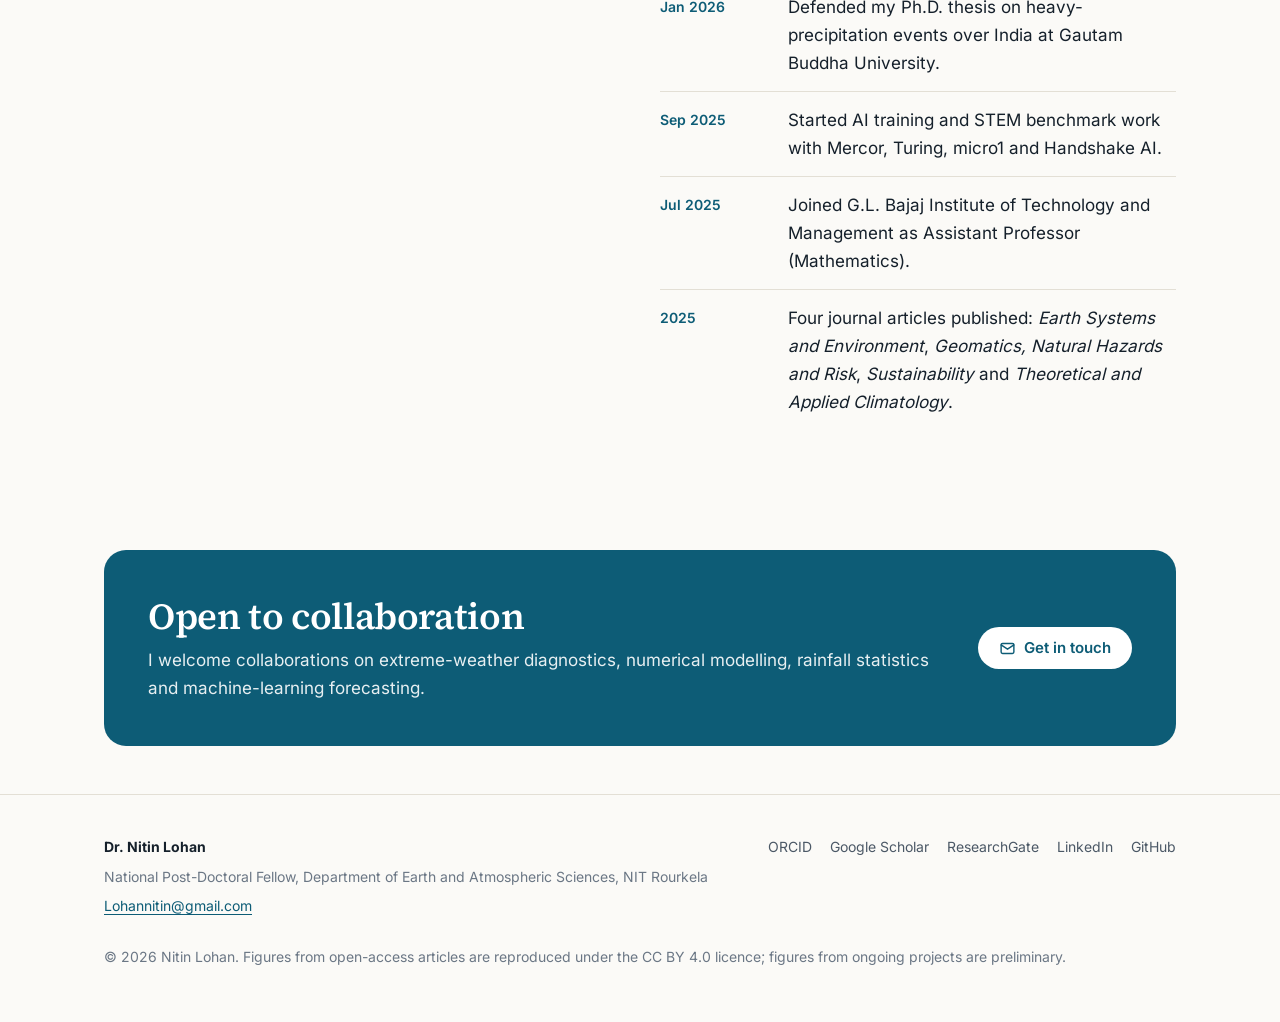
==== commit e2e8ea03: "Redesign website with research gallery, publications and two CVs New multi-page site sharing one sty" ====
--- a/index.html
+++ b/index.html
@@ -1,120 +1,182 @@
-<!-- =========================
-FILE 1 : index.html 
-========================= -->
 <!DOCTYPE html>
 <html lang="en">
 <head>
-<meta charset="UTF-8">
-<meta name="viewport" content="width=device-width, initial-scale=1.0">
-
-<title>Dr. Nitin Lohan | Atmospheric Scientist | Researcher</title>
-
-<meta name="description" content="Official website of Dr. Nitin Lohan. Atmospheric Scientist, Applied Mathematics Researcher, publications, weather modelling, AI in meteorology.">
-
-<meta name="keywords" content="Nitin Lohan, Dr Nitin Lohan, meteorology, atmospheric scientist, WRF model, publications, India researcher">
-
+<meta charset="utf-8">
+<meta name="viewport" content="width=device-width, initial-scale=1">
+<title>Dr. Nitin Lohan | Atmospheric Scientist, NIT Rourkela</title>
+<meta name="description" content="Dr. Nitin Lohan, National Post-Doctoral Fellow at NIT Rourkela. Research on extreme rainfall, Himalayan cloudbursts, monsoon rainfall extremes, WRF modelling and machine-learning forecasting.">
 <meta name="author" content="Dr. Nitin Lohan">
-<style>
-*{margin:0;padding:0;box-sizing:border-box;font-family:Arial,Helvetica,sans-serif;}
-body{background:#0a0a0a;color:#fff;}
-nav{
-display:flex;justify-content:space-between;align-items:center;
-padding:18px 7%;background:#111;position:sticky;top:0;
-}
-.logo{font-size:24px;font-weight:bold;color:#d4af37;}
-nav ul{display:flex;list-style:none;gap:25px;}
-nav a{text-decoration:none;color:#fff;font-weight:600;}
-nav a:hover{color:#d4af37;}
-.hero{
-min-height:90vh;display:flex;align-items:center;justify-content:space-between;
-padding:60px 7%;gap:40px;flex-wrap:wrap;
-}
-.hero-text{max-width:600px;}
-.hero-text h1{font-size:55px;margin-bottom:15px;}
-.hero-text h3{color:#ccc;margin-bottom:20px;}
-.hero-text p{color:#aaa;font-size:18px;margin-bottom:30px;}
-.btn{
-display:inline-block;padding:14px 28px;background:#d4af37;
-color:#000;text-decoration:none;border-radius:30px;font-weight:bold;
-}
-.btn:hover{opacity:0.9;}
-.profile{
-width:340px;border-radius:25px;box-shadow:0 0 30px rgba(212,175,55,0.35);
-}
-.section{padding:80px 7%;}
-.title{text-align:center;font-size:40px;color:#d4af37;margin-bottom:45px;}
-.grid{
-display:grid;grid-template-columns:repeat(auto-fit,minmax(260px,1fr));
-gap:25px;
-}
-.card{
-background:#111;padding:25px;border-radius:18px;border:1px solid #222;
-}
-.card h3{color:#d4af37;margin-bottom:10px;}
-.card p{color:#ccc;line-height:1.7;}
-footer{
-padding:25px;text-align:center;color:#777;border-top:1px solid #111;
-}
-@media(max-width:900px){
-nav ul{flex-wrap:wrap;gap:12px;}
-.hero{flex-direction:column-reverse;text-align:center;}
-.hero-text h1{font-size:40px;}
-.profile{width:260px;}
-}
-</style>
+<link rel="canonical" href="https://lohannitin.github.io/">
+<meta property="og:type" content="website">
+<meta property="og:site_name" content="Dr. Nitin Lohan">
+<meta property="og:title" content="Dr. Nitin Lohan | Atmospheric Scientist, NIT Rourkela">
+<meta property="og:description" content="Dr. Nitin Lohan, National Post-Doctoral Fellow at NIT Rourkela. Research on extreme rainfall, Himalayan cloudbursts, monsoon rainfall extremes, WRF modelling and machine-learning forecasting.">
+<meta property="og:url" content="https://lohannitin.github.io/">
+<meta property="og:image" content="https://lohannitin.github.io/assets/img/nitin-lohan-og.jpg">
+<meta name="twitter:card" content="summary">
+<meta name="theme-color" content="#0d5c76">
+<link rel="icon" href="favicon.svg" type="image/svg+xml">
+<link rel="preload" href="assets/fonts/inter-latin-400-normal.woff2" as="font" type="font/woff2" crossorigin>
+<link rel="stylesheet" href="assets/css/site.css">
+<script>try{var t=localStorage.getItem('theme');if(t)document.documentElement.dataset.theme=t}catch(e){}</script>
+<script type="application/ld+json">{"@context": "https://schema.org", "@type": "Person", "name": "Nitin Lohan", "honorificPrefix": "Dr.", "jobTitle": "National Post-Doctoral Fellow", "affiliation": {"@type": "Organization", "name": "Department of Earth and Atmospheric Sciences, National Institute of Technology Rourkela"}, "alumniOf": [{"@type": "CollegeOrUniversity", "name": "Gautam Buddha University"}, {"@type": "CollegeOrUniversity", "name": "Panjab University"}], "knowsAbout": ["Atmospheric science", "Extreme rainfall", "Cloudbursts", "Indian summer monsoon", "Numerical weather prediction", "WRF model", "Data assimilation", "Extreme-value statistics", "Machine learning", "LLM evaluation"], "email": "mailto:Lohannitin@gmail.com", "url": "https://lohannitin.github.io/", "image": "https://lohannitin.github.io/assets/img/nitin-lohan-og.jpg", "sameAs": ["https://orcid.org/0000-0003-4967-3313", "https://scholar.google.com/citations?user=yQdDY5QAAAAJ&hl=en", "https://www.scopus.com/authid/detail.uri?authorId=58930614500", "https://www.webofscience.com/wos/author/record/NVM-4149-2025", "https://www.researchgate.net/profile/Nitin-Lohan", "https://www.linkedin.com/in/nitinlohan/", "https://github.com/Lohannitin"]}</script>
 </head>
 <body>
-
-<nav>
-<div class="logo">Nitin Lohan</div>
-<ul>
-<li><a href="index.html">Home</a></li>
-<li><a href="about.html">About</a></li>
-<li><a href="publications.html">Publications</a></li>
-<li><a href="profiles.html">Profiles</a></li>
-<li><a href="cv.html">CV</a></li>
-<li><a href="contact.html">Contact</a></li>
-</ul>
-</nav>
+<a class="skip" href="#main">Skip to content</a>
+<header class="site-header">
+  <nav class="wrap nav" aria-label="Main">
+    <a class="brand" href="index.html"><span class="brand-mark" aria-hidden="true">NL</span><span>Dr. Nitin Lohan<small>Atmospheric Science · Applied Mathematics</small></span></a>
+    <ul class="nav-links" id="nav-links"><li><a href="index.html" aria-current="page">Home</a></li><li><a href="research.html">Research</a></li><li><a href="publications.html">Publications</a></li><li><a href="experience.html">Experience</a></li><li><a href="cv.html">CV</a></li><li><a href="contact.html">Contact</a></li></ul>
+    <div class="nav-tools">
+      <button class="icon-btn theme-btn" type="button" aria-label="Switch between light and dark theme"><svg class="sun" viewBox="0 0 24 24" fill="none" stroke="currentColor" stroke-width="2" stroke-linecap="round" aria-hidden="true"><circle cx="12" cy="12" r="4"/><path d="M12 2v2M12 20v2M4.9 4.9l1.4 1.4M17.7 17.7l1.4 1.4M2 12h2M20 12h2M4.9 19.1l1.4-1.4M17.7 6.3l1.4-1.4"/></svg><svg class="moon" viewBox="0 0 24 24" fill="none" stroke="currentColor" stroke-width="2" stroke-linecap="round" stroke-linejoin="round" aria-hidden="true"><path d="M21 12.8A9 9 0 1 1 11.2 3a7 7 0 0 0 9.8 9.8z"/></svg></button>
+      <button class="icon-btn menu-btn" type="button" aria-label="Open menu" aria-controls="nav-links" aria-expanded="false"><svg viewBox="0 0 24 24" fill="none" stroke="currentColor" stroke-width="2" stroke-linecap="round" aria-hidden="true"><path d="M4 7h16M4 12h16M4 17h16"/></svg></button>
+    </div>
+  </nav>
+</header>
+<main id="main">
 
 <section class="hero">
-<div class="hero-text">
-<h1>Dr. Nitin Lohan</h1>
-<h3>Assistant Professor at GLBITM | Applied Mathematics Researcher | Atmospheric Scientist</h3>
-<p>
-Extreme Weather Events • WRF Modeling • Climate Change • AI in Meteorology •
-Numerical Weather Prediction
-</p>
-<a href="publications.html" class="btn">View Publications</a>
-</div>
-<img src="nitin-photo.png" class="profile" alt="Nitin Lohan">
+  <div class="wrap hero-grid">
+    <div>
+      <span class="pill"><span class="dot" aria-hidden="true"></span>Now: National Post-Doctoral Fellow, NIT Rourkela</span>
+      <h1>Dr. Nitin Lohan</h1>
+      <p class="role">Atmospheric scientist and applied mathematician</p>
+      <p class="affil">Department of Earth and Atmospheric Sciences, National Institute of Technology Rourkela, India</p>
+      <p class="lede">I study extreme rainfall over India and the Himalaya: how it forms, how well weather models capture it, and how its statistics are changing in a warming climate.</p>
+      <div class="btn-row">
+        <a class="btn btn-primary" href="research.html">Explore my research <svg viewBox="0 0 24 24" fill="none" stroke="currentColor" stroke-width="2" stroke-linecap="round" stroke-linejoin="round" aria-hidden="true"><path d="M5 12h14M13 6l6 6-6 6"/></svg></a>
+        <a class="btn btn-ghost" href="publications.html">Publications</a>
+        <a class="btn btn-ghost" href="cv.html"><svg viewBox="0 0 24 24" fill="none" stroke="currentColor" stroke-width="2" stroke-linecap="round" stroke-linejoin="round" aria-hidden="true"><path d="M12 3v12M7 10l5 5 5-5M5 21h14"/></svg>CV</a>
+      </div>
+    </div>
+    <div class="portrait">
+      <img src="assets/img/nitin-lohan-480.webp" srcset="assets/img/nitin-lohan-480.webp 480w, assets/img/nitin-lohan-960.webp 960w" sizes="(max-width: 900px) 240px, 340px" width="480" height="496" alt="Portrait of Dr. Nitin Lohan" fetchpriority="high">
+    </div>
+  </div>
+  <div class="wrap">
+    <div class="stats" style="margin-top:48px">
+      <div class="stat"><b>8</b><span>Peer-reviewed journal articles</span></div>
+      <div class="stat"><b>4</b><span>Conference papers &amp; book chapters</span></div>
+      <div class="stat"><b>Ph.D.</b><span>Applied Mathematics, 2026</span></div>
+      <div class="stat"><b>3</b><span>National institutes collaborated with: IMD, NCMRWF, IITM</span></div>
+    </div>
+  </div>
 </section>
 
-<section class="section">
-<h2 class="title">Research Focus</h2>
-<div class="grid">
-<div class="card">
-<h3>Cloudburst Events</h3>
-<p>Diagnostic and modelling studies over Himalayan and Northwest India.</p>
-</div>
-<div class="card">
-<h3>Monsoon Systems</h3>
-<p>Monsoon low pressure systems, depressions and extreme rainfall mechanisms.</p>
-</div>
-<div class="card">
-<h3>Climate Analytics</h3>
-<p>Rainfall trends, marine heatwaves and climate variability studies.</p>
-</div>
-<div class="card">
-<h3>AI & Big Data</h3>
-<p>Machine learning applications in atmospheric science and forecasting.</p>
-</div>
-</div>
+<section class="alt" id="about">
+  <div class="wrap two-col">
+    <div>
+      <span class="eyebrow">About</span>
+      <h2>Mathematics for a monsoon country</h2>
+    </div>
+    <div class="prose">
+      <p>I am an applied mathematician working in atmospheric science. As a <strong>National Post-Doctoral Fellow</strong> in the Department of Earth and Atmospheric Sciences at <strong>NIT Rourkela</strong>, I work on numerical and machine-learning forecasting over the Himalayan region.</p>
+      <p>My doctoral research at Gautam Buddha University (Ph.D. in Applied Mathematics, 2026) combined diagnostic analysis with WRF/WRFDA modelling to study heavy-precipitation events over India: Himalayan cloudbursts, monsoon low-pressure systems and tropical cyclones. I have worked with scientists at the India Meteorological Department (IMD), NCMRWF and IITM, and taught engineering mathematics at G.L. Bajaj Institute of Technology and Management.</p>
+      <p>Alongside research, I work as an <strong>AI trainer and STEM benchmark developer</strong> with Mercor, Turing, micro1 and Handshake AI, designing mathematics, scientific-coding and inverse-problem tasks used to train and evaluate large language models.</p>
+      <a href="experience.html">Experience and education <svg style="width:15px;height:15px;vertical-align:-2px" viewBox="0 0 24 24" fill="none" stroke="currentColor" stroke-width="2" stroke-linecap="round" stroke-linejoin="round" aria-hidden="true"><path d="M5 12h14M13 6l6 6-6 6"/></svg></a>
+    </div>
+  </div>
 </section>
 
-<footer>
-© 2026 Dr. Nitin Lohan | Academic Portfolio
+<section>
+  <div class="wrap">
+    <div class="section-head">
+      <span class="eyebrow">Research</span>
+      <h2>What I work on</h2>
+      <p>Four connected threads: observing extreme rain, modelling it, measuring how its statistics change, and tracking the atmosphere's composition from space.</p>
+    </div>
+    <div class="grid grid-4">
+      <a class="card card-link theme-card" href="research.html#published">
+        <div class="thumb"><img src="assets/img/research/gnhr-fig05-sm.webp" width="900" height="1004" alt="Daily rainfall maps for a Himalayan cloudburst from four datasets" loading="lazy"></div>
+        <div class="body"><h3>Himalayan cloudbursts</h3><p>Diagnosing cloudbursts and extreme rain events, and validating reanalysis and satellite rainfall against observations.</p></div>
+      </a>
+      <a class="card card-link theme-card" href="research.html#extremes">
+        <div class="thumb contain"><img src="assets/img/research/atm-fig15-sm.webp" width="900" height="378" alt="Maps of the dependence range of rainfall extremes over India" loading="lazy"></div>
+        <div class="body"><h3>Monsoon rainfall extremes</h3><p>Extreme-value statistics of 75 years of Indian monsoon rainfall: return levels, trends and spatial footprint.</p></div>
+      </a>
+      <a class="card card-link theme-card" href="research.html#published">
+        <div class="thumb"><img src="assets/img/research/sus-fig07-sm.webp" width="900" height="617" alt="WRF-simulated moisture transport maps" loading="lazy"></div>
+        <div class="body"><h3>Weather modelling</h3><p>WRF and WRFDA simulations with 3DVAR data assimilation, and physics sensitivity for extreme events.</p></div>
+      </a>
+      <a class="card card-link theme-card" href="research.html#co">
+        <div class="thumb"><img src="assets/img/research/co-fig01-sm.webp" width="900" height="751" alt="Maps of carbon monoxide, altitude, fires and emissions over India" loading="lazy"></div>
+        <div class="body"><h3>Atmosphere from space</h3><p>Two decades of satellite carbon-monoxide retrievals over India's land and ocean regions.</p></div>
+      </a>
+    </div>
+  </div>
+</section>
+
+<section class="alt">
+  <div class="wrap feature">
+    <figure class="fig"><a class="zoom" href="assets/img/research/atm-fig15-lg.webp"><img src="assets/img/research/atm-fig15-sm.webp" width="900" height="378" alt="Local dependence range of daily rainfall extremes for (a) 1951–1975 and (b) 2001–2025, and (c) their difference." loading="lazy" decoding="async"></a><figcaption><b>Local dependence range of daily rainfall extremes</b> for (a) 1951–1975 and (b) 2001–2025, and (c) their difference.<span class="src">Lohan et al. (2026), <i>Atmosphere</i> 17, 892 · CC BY 4.0</span></figcaption></figure>
+    <div>
+      <div class="kicker"><span class="badge badge-accent">Latest paper · September 2026</span><span class="badge badge-oa">Open access</span></div>
+      <h3>Monsoon rainfall extremes are clustering over larger areas</h3>
+      <p class="muted">Rainfall extremes over India are becoming more intense at single locations. This study asks a different question: are extremes also striking together over larger areas?</p>
+      <ul>
+        <li>75 years (1951–2025) of IMD 0.25° daily rainfall.</li>
+        <li>Over Peninsular India, the distance over which extremes co-occur grew from 56 km to 76 km between 1951–1975 and 2001–2025: a 36% expansion.</li>
+        <li>The largest connected area of extreme rain on a day grew by about 40%.</li>
+        <li>Joint flood risk is growing faster than point-by-point return levels suggest.</li>
+      </ul>
+      <div class="btn-row">
+        <a class="btn btn-primary btn-sm" href="https://doi.org/10.3390/atmos17090892" target="_blank" rel="noopener"><svg viewBox="0 0 24 24" fill="none" stroke="currentColor" stroke-width="2" stroke-linecap="round" stroke-linejoin="round" aria-hidden="true"><path d="M14 4h6v6M20 4l-9 9M18 14v5a1 1 0 0 1-1 1H5a1 1 0 0 1-1-1V7a1 1 0 0 1 1-1h5"/></svg>Read in Atmosphere</a>
+        <a class="btn btn-ghost btn-sm" href="papers/Lohan-2026-Atmosphere-monsoon-rainfall-extremes.pdf"><svg viewBox="0 0 24 24" fill="none" stroke="currentColor" stroke-width="2" stroke-linecap="round" stroke-linejoin="round" aria-hidden="true"><path d="M12 3v12M7 10l5 5 5-5M5 21h14"/></svg>PDF</a>
+      </div>
+    </div>
+  </div>
+</section>
+
+<section>
+  <div class="wrap two-col">
+    <div>
+      <span class="eyebrow">News</span>
+      <h2>Recent updates</h2>
+      <p class="muted">Milestones from the last two years.</p>
+    </div>
+    <ul class="news">
+      <li><time>Oct 2026</time><div>Joined <strong>NIT Rourkela</strong> as a National Post-Doctoral Fellow in the Department of Earth and Atmospheric Sciences.</div></li>
+      <li><time>Sep 2026</time><div>Published in <i>Atmosphere</i>: “Reorganization of the spatial dependence structure of Indian summer monsoon rainfall extremes, 1951–2025”.</div></li>
+      <li><time>Jan 2026</time><div>Defended my Ph.D. thesis on heavy-precipitation events over India at Gautam Buddha University.</div></li>
+      <li><time>Sep 2025</time><div>Started AI training and STEM benchmark work with Mercor, Turing, micro1 and Handshake AI.</div></li>
+      <li><time>Jul 2025</time><div>Joined G.L. Bajaj Institute of Technology and Management as Assistant Professor (Mathematics).</div></li>
+      <li><time>2025</time><div>Four journal articles published: <i>Earth Systems and Environment</i>, <i>Geomatics, Natural Hazards and Risk</i>, <i>Sustainability</i> and <i>Theoretical and Applied Climatology</i>.</div></li>
+    </ul>
+  </div>
+</section>
+
+<section class="tight">
+  <div class="wrap">
+    <div class="cta">
+      <div>
+        <h2>Open to collaboration</h2>
+        <p>I welcome collaborations on extreme-weather diagnostics, numerical modelling, rainfall statistics and machine-learning forecasting.</p>
+      </div>
+      <a class="btn" href="contact.html"><svg viewBox="0 0 24 24" fill="none" stroke="currentColor" stroke-width="2" stroke-linecap="round" stroke-linejoin="round" aria-hidden="true"><rect x="3" y="5" width="18" height="14" rx="2"/><path d="M3 7l9 6 9-6"/></svg>Get in touch</a>
+    </div>
+  </div>
+</section>
+
+</main>
+<footer class="site-footer">
+  <div class="wrap foot-grid">
+    <div>
+      <p><strong style="color:var(--ink)">Dr. Nitin Lohan</strong></p>
+      <p>National Post-Doctoral Fellow, Department of Earth and Atmospheric Sciences, NIT Rourkela</p>
+      <p><a href="mailto:Lohannitin@gmail.com">Lohannitin@gmail.com</a></p>
+    </div>
+    <ul class="foot-links">
+      <li><a href="https://orcid.org/0000-0003-4967-3313">ORCID</a></li>
+      <li><a href="https://scholar.google.com/citations?user=yQdDY5QAAAAJ&amp;hl=en">Google Scholar</a></li>
+      <li><a href="https://www.researchgate.net/profile/Nitin-Lohan">ResearchGate</a></li>
+      <li><a href="https://www.linkedin.com/in/nitinlohan/">LinkedIn</a></li>
+      <li><a href="https://github.com/Lohannitin">GitHub</a></li>
+    </ul>
+  </div>
+  <div class="wrap" style="margin-top:22px">
+    <p class="note">© 2026 Nitin Lohan. Figures from open-access articles are reproduced under the CC BY 4.0 licence; figures from ongoing projects are preliminary.</p>
+  </div>
 </footer>
-
+<script src="assets/js/site.js" defer></script>
 </body>
 </html>
--- a/assets/css/site.css
+++ b/assets/css/site.css
@@ -0,0 +1,304 @@
+/* Dr. Nitin Lohan: site styles */
+
+@font-face{font-family:"Inter";font-weight:400;font-display:swap;src:url(../fonts/inter-latin-400-normal.woff2) format("woff2");}
+@font-face{font-family:"Inter";font-weight:500;font-display:swap;src:url(../fonts/inter-latin-500-normal.woff2) format("woff2");}
+@font-face{font-family:"Inter";font-weight:600;font-display:swap;src:url(../fonts/inter-latin-600-normal.woff2) format("woff2");}
+@font-face{font-family:"Inter";font-weight:700;font-display:swap;src:url(../fonts/inter-latin-700-normal.woff2) format("woff2");}
+@font-face{font-family:"Source Serif 4";font-weight:400;font-display:swap;src:url(../fonts/source-serif-4-latin-400-normal.woff2) format("woff2");}
+@font-face{font-family:"Source Serif 4";font-weight:400;font-style:italic;font-display:swap;src:url(../fonts/source-serif-4-latin-400-italic.woff2) format("woff2");}
+@font-face{font-family:"Source Serif 4";font-weight:600;font-display:swap;src:url(../fonts/source-serif-4-latin-600-normal.woff2) format("woff2");}
+
+:root{
+  --bg:#fbfaf7;
+  --surface:#ffffff;
+  --surface-2:#f3f1eb;
+  --ink:#15202b;
+  --ink-2:#4b5866;
+  --ink-3:#6b7785;
+  --line:#e3dfd5;
+  --accent:#0d5c76;
+  --accent-ink:#ffffff;
+  --accent-soft:#e2eef2;
+  --warm:#b4501a;
+  --warm-soft:#f8e9df;
+  --fig-bg:#ffffff;
+  --shadow:0 1px 2px rgba(20,32,43,.05),0 8px 24px rgba(20,32,43,.06);
+  --radius:14px;
+  --radius-sm:9px;
+  --serif:"Source Serif 4",Georgia,serif;
+  --sans:"Inter",system-ui,-apple-system,"Segoe UI",sans-serif;
+  --wrap:1120px;
+  color-scheme:light;
+}
+@media (prefers-color-scheme:dark){
+  :root:not([data-theme="light"]){
+    --bg:#0e1419;--surface:#151d24;--surface-2:#1b252e;--ink:#e7edf2;--ink-2:#a9b6c2;--ink-3:#8795a3;
+    --line:#26323d;--accent:#62b8d6;--accent-ink:#06222c;--accent-soft:#132d38;--warm:#f0935c;--warm-soft:#33211a;
+    --shadow:0 1px 2px rgba(0,0,0,.3),0 8px 24px rgba(0,0,0,.25);color-scheme:dark;
+  }
+}
+:root[data-theme="dark"]{
+  --bg:#0e1419;--surface:#151d24;--surface-2:#1b252e;--ink:#e7edf2;--ink-2:#a9b6c2;--ink-3:#8795a3;
+  --line:#26323d;--accent:#62b8d6;--accent-ink:#06222c;--accent-soft:#132d38;--warm:#f0935c;--warm-soft:#33211a;
+  --shadow:0 1px 2px rgba(0,0,0,.3),0 8px 24px rgba(0,0,0,.25);color-scheme:dark;
+}
+
+*,*::before,*::after{box-sizing:border-box;}
+html{-webkit-text-size-adjust:100%;scroll-behavior:smooth;scroll-padding-top:84px;}
+@media (prefers-reduced-motion:reduce){html{scroll-behavior:auto;}*{transition:none!important;animation:none!important;}}
+body{margin:0;background:var(--bg);color:var(--ink);font-family:var(--sans);font-size:17px;line-height:1.65;
+  -webkit-font-smoothing:antialiased;text-rendering:optimizeLegibility;overflow-x:hidden;}
+img{max-width:100%;height:auto;display:block;}
+a{color:var(--accent);text-decoration-thickness:1px;text-underline-offset:3px;}
+a:hover{text-decoration-thickness:2px;}
+h1,h2,h3{font-family:var(--serif);font-weight:600;line-height:1.2;letter-spacing:-.01em;margin:0 0 .5em;color:var(--ink);}
+h1{font-size:clamp(2.3rem,5.2vw,3.6rem);}
+h2{font-size:clamp(1.7rem,3.2vw,2.3rem);}
+h3{font-size:1.25rem;}
+p{margin:0 0 1em;}
+:focus-visible{outline:2px solid var(--accent);outline-offset:3px;border-radius:4px;}
+.skip{position:absolute;left:-9999px;top:8px;z-index:100;background:var(--accent);color:var(--accent-ink);padding:8px 14px;border-radius:8px;}
+.skip:focus{left:12px;}
+
+.wrap{width:100%;max-width:var(--wrap);margin:0 auto;padding:0 24px;}
+@media (max-width:600px){.wrap{padding:0 16px;}body{font-size:16px;}}
+
+/* ---------- header / nav ---------- */
+.site-header{position:sticky;top:0;z-index:50;background:color-mix(in srgb,var(--bg) 86%,transparent);
+  backdrop-filter:saturate(1.4) blur(10px);-webkit-backdrop-filter:saturate(1.4) blur(10px);border-bottom:1px solid var(--line);}
+.nav{display:flex;align-items:center;justify-content:space-between;height:66px;gap:16px;}
+.brand{display:flex;align-items:center;gap:10px;text-decoration:none;color:var(--ink);font-weight:600;letter-spacing:-.01em;}
+.brand-mark{width:34px;height:34px;border-radius:50%;background:var(--accent);color:var(--accent-ink);display:grid;place-items:center;
+  font-family:var(--serif);font-size:15px;font-weight:600;}
+.brand small{display:block;font-size:12px;font-weight:500;color:var(--ink-3);letter-spacing:0;line-height:1.1;}
+.brand span{line-height:1.15;}
+@media (max-width:520px){.brand small{display:none;}}
+.nav-links{display:flex;align-items:center;gap:4px;list-style:none;margin:0;padding:0;}
+.nav-links a{display:block;padding:8px 12px;border-radius:8px;color:var(--ink-2);text-decoration:none;font-size:15px;font-weight:500;}
+.nav-links a:hover{color:var(--ink);background:var(--surface-2);}
+.nav-links a[aria-current="page"]{color:var(--accent);background:var(--accent-soft);}
+.nav-tools{display:flex;align-items:center;gap:6px;}
+.icon-btn{width:40px;height:40px;border-radius:10px;border:1px solid var(--line);background:var(--surface);color:var(--ink-2);
+  display:grid;place-items:center;cursor:pointer;padding:0;}
+.icon-btn:hover{color:var(--ink);}
+.icon-btn svg{width:19px;height:19px;}
+.menu-btn{display:none;}
+.theme-btn .moon{display:none;}
+:root[data-theme="dark"] .theme-btn .sun{display:none;}
+:root[data-theme="dark"] .theme-btn .moon{display:block;}
+@media (prefers-color-scheme:dark){:root:not([data-theme="light"]) .theme-btn .sun{display:none;}:root:not([data-theme="light"]) .theme-btn .moon{display:block;}}
+@media (max-width:900px){
+  .menu-btn{display:grid;}
+  .nav-links{position:absolute;left:0;right:0;top:66px;flex-direction:column;align-items:stretch;gap:2px;padding:10px 16px 16px;
+    background:var(--bg);border-bottom:1px solid var(--line);box-shadow:var(--shadow);display:none;}
+  .nav-links.open{display:flex;}
+  .nav-links a{padding:12px 14px;font-size:16px;}
+}
+
+/* ---------- buttons, chips, badges ---------- */
+.btn{display:inline-flex;align-items:center;gap:8px;padding:11px 20px;border-radius:999px;font-weight:600;font-size:15px;
+  text-decoration:none;border:1px solid transparent;cursor:pointer;line-height:1.2;white-space:nowrap;}
+.btn svg{width:17px;height:17px;flex:none;}
+.btn-primary{background:var(--accent);color:var(--accent-ink);}
+.btn-primary:hover{filter:brightness(1.08);}
+.btn-ghost{background:var(--surface);color:var(--ink);border-color:var(--line);}
+.btn-ghost:hover{border-color:var(--ink-3);}
+.btn-sm{padding:7px 14px;font-size:14px;}
+.btn-row{display:flex;flex-wrap:wrap;gap:10px;}
+.badge{display:inline-flex;align-items:center;gap:5px;font-size:12px;font-weight:600;letter-spacing:.02em;padding:3px 9px;border-radius:999px;
+  background:var(--surface-2);color:var(--ink-2);white-space:nowrap;}
+.badge-oa{background:var(--warm-soft);color:var(--warm);}
+.badge-accent{background:var(--accent-soft);color:var(--accent);}
+.eyebrow{display:inline-block;font-size:13px;font-weight:600;letter-spacing:.08em;text-transform:uppercase;color:var(--accent);margin-bottom:12px;}
+.pill{display:inline-flex;align-items:center;gap:8px;padding:6px 14px 6px 8px;border-radius:999px;background:var(--surface);border:1px solid var(--line);
+  font-size:14px;font-weight:500;color:var(--ink-2);margin-bottom:22px;}
+.pill .dot{width:8px;height:8px;border-radius:50%;background:#1f9d6b;box-shadow:0 0 0 4px color-mix(in srgb,#1f9d6b 20%,transparent);margin-left:6px;}
+
+/* ---------- sections ---------- */
+section{padding:72px 0;}
+section.tight{padding:48px 0;}
+.section-head{max-width:720px;margin-bottom:36px;}
+.section-head p{color:var(--ink-2);font-size:1.05rem;}
+.alt{background:var(--surface-2);border-top:1px solid var(--line);border-bottom:1px solid var(--line);}
+.page-hero{padding:64px 0 28px;}
+.page-hero p{color:var(--ink-2);font-size:1.1rem;max-width:720px;}
+@media (max-width:600px){section{padding:52px 0;}.page-hero{padding:44px 0 16px;}}
+
+/* ---------- home hero ---------- */
+.hero{padding:72px 0 64px;}
+.hero-grid{display:grid;grid-template-columns:1.25fr .75fr;gap:56px;align-items:center;}
+.hero h1{margin-bottom:14px;}
+.hero .role{font-size:1.15rem;font-weight:500;color:var(--ink);margin-bottom:6px;}
+.hero .affil{color:var(--ink-2);margin-bottom:22px;}
+.hero .lede{font-family:var(--serif);font-size:1.3rem;line-height:1.55;color:var(--ink-2);margin-bottom:28px;max-width:34em;}
+.portrait{position:relative;justify-self:center;width:100%;max-width:340px;}
+.portrait img{width:100%;aspect-ratio:1/1.03;object-fit:cover;border-radius:28px;box-shadow:var(--shadow);position:relative;z-index:1;}
+.portrait::before{content:"";position:absolute;inset:18px -18px -18px 18px;border-radius:28px;background:
+  repeating-linear-gradient(115deg,var(--accent-soft) 0 10px,transparent 10px 20px);border:1px solid var(--line);}
+@media (max-width:900px){
+  .hero{padding:44px 0 40px;}
+  .hero-grid{grid-template-columns:1fr;gap:36px;}
+  .portrait{max-width:240px;justify-self:start;order:-1;}
+  .hero .lede{font-size:1.15rem;}
+}
+
+.stats{display:grid;grid-template-columns:repeat(4,1fr);gap:14px;margin-top:8px;}
+.stat{background:var(--surface);border:1px solid var(--line);border-radius:var(--radius);padding:18px 20px;}
+.stat b{display:block;font-family:var(--serif);font-size:2rem;line-height:1.1;color:var(--accent);font-weight:600;}
+.stat span{font-size:14px;color:var(--ink-2);}
+@media (max-width:760px){.stats{grid-template-columns:repeat(2,1fr);}}
+
+/* ---------- cards / grids ---------- */
+.grid{display:grid;gap:20px;}
+.grid-2{grid-template-columns:repeat(2,minmax(0,1fr));}
+.grid-3{grid-template-columns:repeat(3,minmax(0,1fr));}
+.grid-4{grid-template-columns:repeat(4,minmax(0,1fr));}
+@media (max-width:980px){.grid-4{grid-template-columns:repeat(2,minmax(0,1fr));}.grid-3{grid-template-columns:repeat(2,minmax(0,1fr));}}
+@media (max-width:640px){.grid-2,.grid-3,.grid-4{grid-template-columns:1fr;}}
+.card{background:var(--surface);border:1px solid var(--line);border-radius:var(--radius);padding:24px;box-shadow:var(--shadow);min-width:0;}
+.card h3{margin-bottom:8px;}
+.card p{color:var(--ink-2);margin-bottom:0;}
+.card-link{text-decoration:none;color:inherit;display:block;transition:transform .15s ease,border-color .15s ease;}
+.card-link:hover{transform:translateY(-3px);border-color:var(--accent);}
+.theme-card{padding:0;overflow:hidden;display:flex;flex-direction:column;}
+.theme-card .thumb{background:var(--fig-bg);aspect-ratio:16/10;overflow:hidden;border-bottom:1px solid var(--line);}
+.theme-card .thumb img{width:100%;height:100%;object-fit:cover;object-position:center top;}
+.theme-card .thumb.contain img{object-fit:contain;padding:10px;}
+.theme-card .body{padding:20px 22px 22px;}
+.theme-card h3{font-size:1.15rem;}
+.theme-card p{font-size:15px;}
+
+/* ---------- featured paper ---------- */
+.feature{display:grid;grid-template-columns:1fr 1.1fr;gap:40px;align-items:center;}
+.feature figure{margin:0;}
+.feature .kicker{display:flex;flex-wrap:wrap;gap:8px;margin-bottom:14px;}
+.feature h3{font-size:1.6rem;margin-bottom:12px;}
+.feature ul{padding-left:20px;color:var(--ink-2);margin:0 0 20px;}
+.feature li{margin-bottom:6px;}
+@media (max-width:900px){.feature{grid-template-columns:1fr;gap:24px;}}
+
+/* ---------- figures & gallery ---------- */
+.fig{margin:0;background:var(--surface);border:1px solid var(--line);border-radius:var(--radius);overflow:hidden;box-shadow:var(--shadow);display:flex;flex-direction:column;min-width:0;}
+.fig a.zoom{display:block;background:var(--fig-bg);padding:12px;cursor:zoom-in;position:relative;}
+.fig a.zoom img{width:100%;height:auto;border-radius:4px;}
+.fig a.zoom::after{content:"";position:absolute;right:12px;top:12px;width:32px;height:32px;border-radius:8px;background:rgba(21,32,43,.72)
+  url("data:image/svg+xml,%3Csvg xmlns='http://www.w3.org/2000/svg' viewBox='0 0 24 24' fill='none' stroke='white' stroke-width='2' stroke-linecap='round'%3E%3Cpath d='M15 3h6v6M9 21H3v-6M21 3l-7 7M3 21l7-7'/%3E%3C/svg%3E") center/16px no-repeat;
+  opacity:0;transition:opacity .15s;}
+.fig a.zoom:hover::after,.fig a.zoom:focus-visible::after{opacity:1;}
+.fig figcaption{padding:14px 18px 18px;font-size:14.5px;color:var(--ink-2);line-height:1.55;border-top:1px solid var(--line);}
+.fig figcaption b{color:var(--ink);font-weight:600;}
+.fig .src{display:block;margin-top:6px;font-size:13px;color:var(--ink-3);}
+.gallery{display:grid;grid-template-columns:repeat(2,minmax(0,1fr));gap:22px;align-items:start;}
+.gallery .wide{grid-column:1/-1;}
+@media (max-width:760px){.gallery{grid-template-columns:1fr;}}
+
+.project{padding:40px 0;border-top:1px solid var(--line);}
+.project:first-of-type{border-top:0;padding-top:8px;}
+.project-head{display:grid;grid-template-columns:1fr auto;gap:12px 24px;align-items:start;margin-bottom:22px;}
+.project-head h3{font-size:1.55rem;margin-bottom:8px;}
+.project-head p{color:var(--ink-2);max-width:760px;margin:0;}
+.project-meta{display:flex;flex-wrap:wrap;gap:8px;margin-top:12px;}
+@media (max-width:700px){.project-head{grid-template-columns:1fr;}}
+
+.toc{display:flex;flex-wrap:wrap;gap:10px;margin-top:6px;}
+.toc a{padding:8px 14px;border-radius:999px;border:1px solid var(--line);background:var(--surface);color:var(--ink-2);text-decoration:none;font-size:14px;font-weight:500;}
+.toc a:hover{color:var(--accent);border-color:var(--accent);}
+
+/* ---------- lightbox ---------- */
+dialog.lightbox{border:0;padding:0;background:transparent;max-width:min(96vw,1500px);max-height:94vh;width:100%;color:#e7edf2;}
+dialog.lightbox::backdrop{background:rgba(6,10,14,.88);}
+.lightbox .lb-inner{display:flex;flex-direction:column;gap:10px;max-height:94vh;}
+.lightbox .lb-img{background:#fff;border-radius:10px;padding:10px;overflow:auto;max-height:calc(94vh - 110px);display:flex;justify-content:center;}
+.lightbox img{max-width:100%;max-height:calc(94vh - 130px);width:auto;height:auto;object-fit:contain;}
+.lightbox .lb-cap{font-size:14.5px;line-height:1.5;max-width:1000px;padding:0 4px;}
+.lightbox .lb-close{position:absolute;top:8px;right:8px;width:40px;height:40px;border-radius:10px;border:0;background:rgba(21,32,43,.85);color:#fff;cursor:pointer;font-size:22px;line-height:1;}
+.lightbox .lb-bar{display:flex;gap:10px;align-items:center;justify-content:space-between;}
+.lightbox .lb-bar a{color:#9fd4e8;font-size:14px;}
+
+/* ---------- publications ---------- */
+.filters{display:flex;flex-wrap:wrap;gap:8px;margin-bottom:26px;}
+.filter{padding:8px 16px;border-radius:999px;border:1px solid var(--line);background:var(--surface);color:var(--ink-2);font:inherit;font-size:14px;font-weight:500;cursor:pointer;}
+.filter[aria-pressed="true"]{background:var(--accent);border-color:var(--accent);color:var(--accent-ink);}
+.pub-year{font-family:var(--serif);font-size:1.4rem;color:var(--ink-3);margin:34px 0 12px;padding-bottom:6px;border-bottom:1px solid var(--line);}
+.pub-year:first-of-type{margin-top:0;}
+.pub{display:grid;grid-template-columns:132px 1fr;gap:22px;background:var(--surface);border:1px solid var(--line);border-radius:var(--radius);padding:20px;margin-bottom:14px;}
+.pub.no-thumb{grid-template-columns:1fr;}
+.pub .pthumb{background:var(--fig-bg);border:1px solid var(--line);border-radius:8px;overflow:hidden;align-self:start;aspect-ratio:4/3;}
+.pub .pthumb img{width:100%;height:100%;object-fit:cover;object-position:center top;}
+.pub h3{font-family:var(--sans);font-size:1.05rem;font-weight:600;line-height:1.45;margin:6px 0 6px;}
+.pub .authors{font-size:14.5px;color:var(--ink-2);margin-bottom:4px;}
+.pub .authors b{color:var(--ink);font-weight:600;}
+.pub .venue{font-size:14.5px;color:var(--ink-2);margin-bottom:12px;}
+.pub .venue i{font-family:var(--serif);font-size:15.5px;color:var(--ink);}
+.pub .tags{display:flex;flex-wrap:wrap;gap:6px;}
+.pub .actions{display:flex;flex-wrap:wrap;gap:8px;}
+.pub[hidden]{display:none;}
+@media (max-width:640px){.pub{grid-template-columns:1fr;gap:14px;padding:16px;}.pub .pthumb{max-width:160px;}}
+.copied{color:#1f9d6b!important;border-color:#1f9d6b!important;}
+
+/* ---------- timeline ---------- */
+.timeline{position:relative;margin:0;padding:0;list-style:none;}
+.timeline::before{content:"";position:absolute;left:9px;top:8px;bottom:8px;width:2px;background:var(--line);}
+.timeline > li{position:relative;padding:0 0 30px 40px;}
+.timeline > li::before{content:"";position:absolute;left:0;top:6px;width:20px;height:20px;border-radius:50%;background:var(--surface);border:3px solid var(--accent);}
+.timeline > li.past::before{border-color:var(--ink-3);}
+.timeline .when{font-size:14px;font-weight:600;color:var(--accent);letter-spacing:.02em;}
+.timeline li.past .when{color:var(--ink-3);}
+.timeline h3{font-size:1.25rem;margin:2px 0 2px;}
+.timeline .org{color:var(--ink-2);font-weight:500;margin-bottom:10px;}
+.timeline ul{margin:0;padding-left:20px;color:var(--ink-2);}
+.timeline ul li{margin-bottom:5px;}
+
+.list-clean{list-style:none;margin:0;padding:0;}
+.list-clean > li{padding:14px 0;border-bottom:1px solid var(--line);}
+.list-clean > li:last-child{border-bottom:0;}
+.row-between{display:flex;justify-content:space-between;gap:16px;flex-wrap:wrap;}
+.muted{color:var(--ink-2);}
+.small{font-size:14px;}
+.skill-group h3{font-family:var(--sans);font-size:1rem;font-weight:600;margin-bottom:10px;}
+.tagcloud{display:flex;flex-wrap:wrap;gap:7px;}
+.tagcloud span{font-size:14px;padding:5px 11px;border-radius:8px;background:var(--surface-2);color:var(--ink-2);border:1px solid var(--line);}
+
+/* ---------- news ---------- */
+.news{list-style:none;margin:0;padding:0;}
+.news li{display:grid;grid-template-columns:110px 1fr;gap:18px;padding:14px 0;border-bottom:1px solid var(--line);}
+.news li:last-child{border-bottom:0;}
+.news time{font-weight:600;font-size:14px;color:var(--accent);padding-top:2px;}
+@media (max-width:520px){.news li{grid-template-columns:1fr;gap:2px;}}
+
+/* ---------- CV page ---------- */
+.cv-card{display:grid;grid-template-columns:170px 1fr;gap:26px;align-items:start;}
+.cv-card .preview{border:1px solid var(--line);border-radius:8px;overflow:hidden;box-shadow:var(--shadow);background:#fff;}
+.cv-card h3{font-size:1.4rem;}
+.cv-card ul{padding-left:20px;color:var(--ink-2);margin:10px 0 18px;}
+@media (max-width:560px){.cv-card{grid-template-columns:1fr;}.cv-card .preview{max-width:200px;}}
+
+/* ---------- contact ---------- */
+.contact-item{display:flex;gap:16px;align-items:flex-start;}
+.contact-item .ic{flex:none;width:44px;height:44px;border-radius:12px;background:var(--accent-soft);color:var(--accent);display:grid;place-items:center;}
+.contact-item .ic svg{width:21px;height:21px;}
+.contact-item h3{font-family:var(--sans);font-size:1rem;font-weight:600;margin:0 0 2px;}
+.contact-item p,.contact-item a{margin:0;word-break:break-word;}
+.profile-card{display:flex;flex-direction:column;align-items:flex-start;gap:12px;}
+.profile-card .logo{height:40px;width:auto;border-radius:6px;background:#fff;padding:6px 10px;border:1px solid var(--line);box-sizing:content-box;}
+.profile-card h3{font-family:var(--sans);font-size:1.02rem;font-weight:600;margin:0;}
+.profile-card p{font-size:14.5px;}
+
+/* ---------- CTA + footer ---------- */
+.cta{background:var(--accent);color:var(--accent-ink);border-radius:22px;padding:44px;display:grid;grid-template-columns:1fr auto;gap:24px;align-items:center;}
+.cta h2{color:var(--accent-ink);margin-bottom:8px;}
+.cta p{margin:0;opacity:.9;}
+.cta .btn{background:var(--accent-ink);color:var(--accent);}
+@media (max-width:760px){.cta{grid-template-columns:1fr;padding:30px 24px;}}
+.site-footer{border-top:1px solid var(--line);padding:40px 0 48px;color:var(--ink-3);font-size:14px;}
+.foot-grid{display:flex;justify-content:space-between;gap:24px;flex-wrap:wrap;align-items:flex-start;}
+.foot-links{display:flex;flex-wrap:wrap;gap:6px 18px;list-style:none;margin:0;padding:0;}
+.foot-links a{color:var(--ink-2);text-decoration:none;}
+.foot-links a:hover{color:var(--accent);}
+.site-footer p{margin:0 0 6px;}
+
+.prose p{color:var(--ink-2);}
+.prose p strong{color:var(--ink);}
+.two-col{display:grid;grid-template-columns:1fr 1fr;gap:40px;}
+@media (max-width:860px){.two-col{grid-template-columns:1fr;gap:24px;}}
+.note{font-size:14px;color:var(--ink-3);}
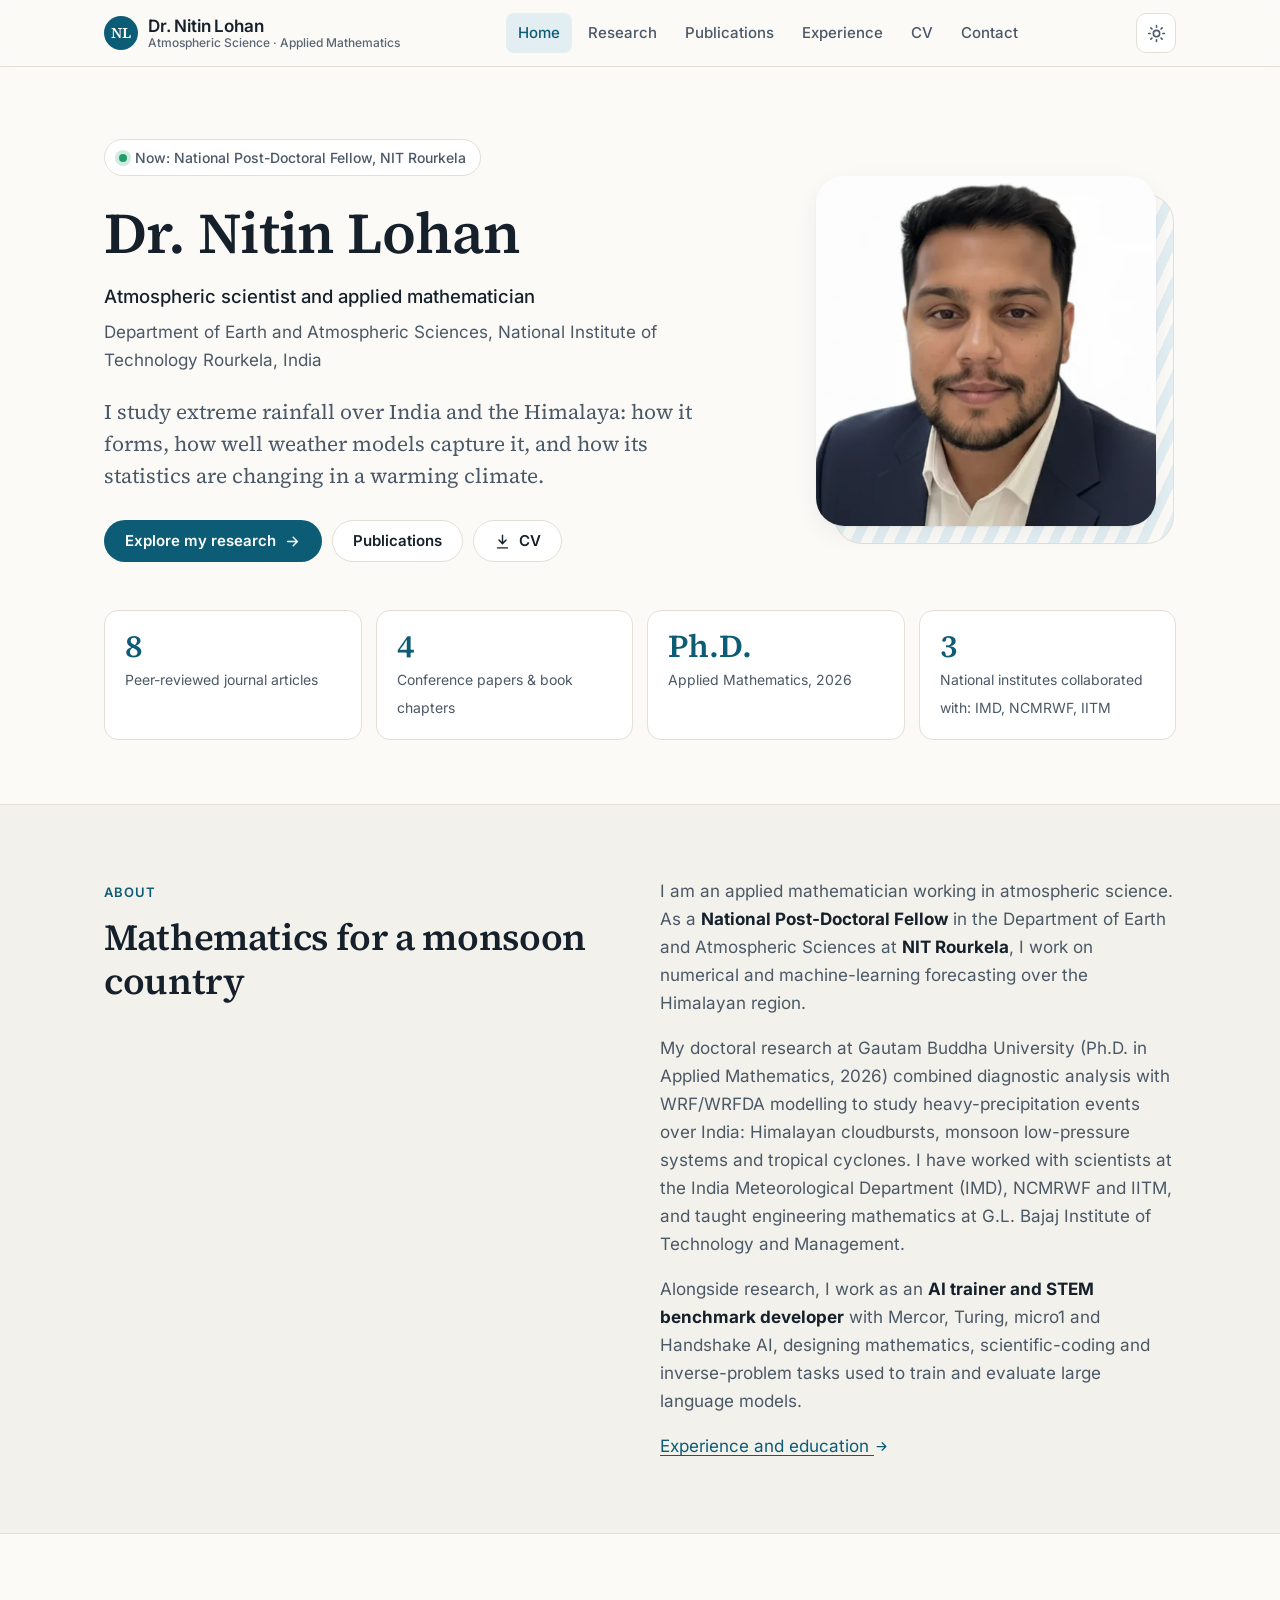
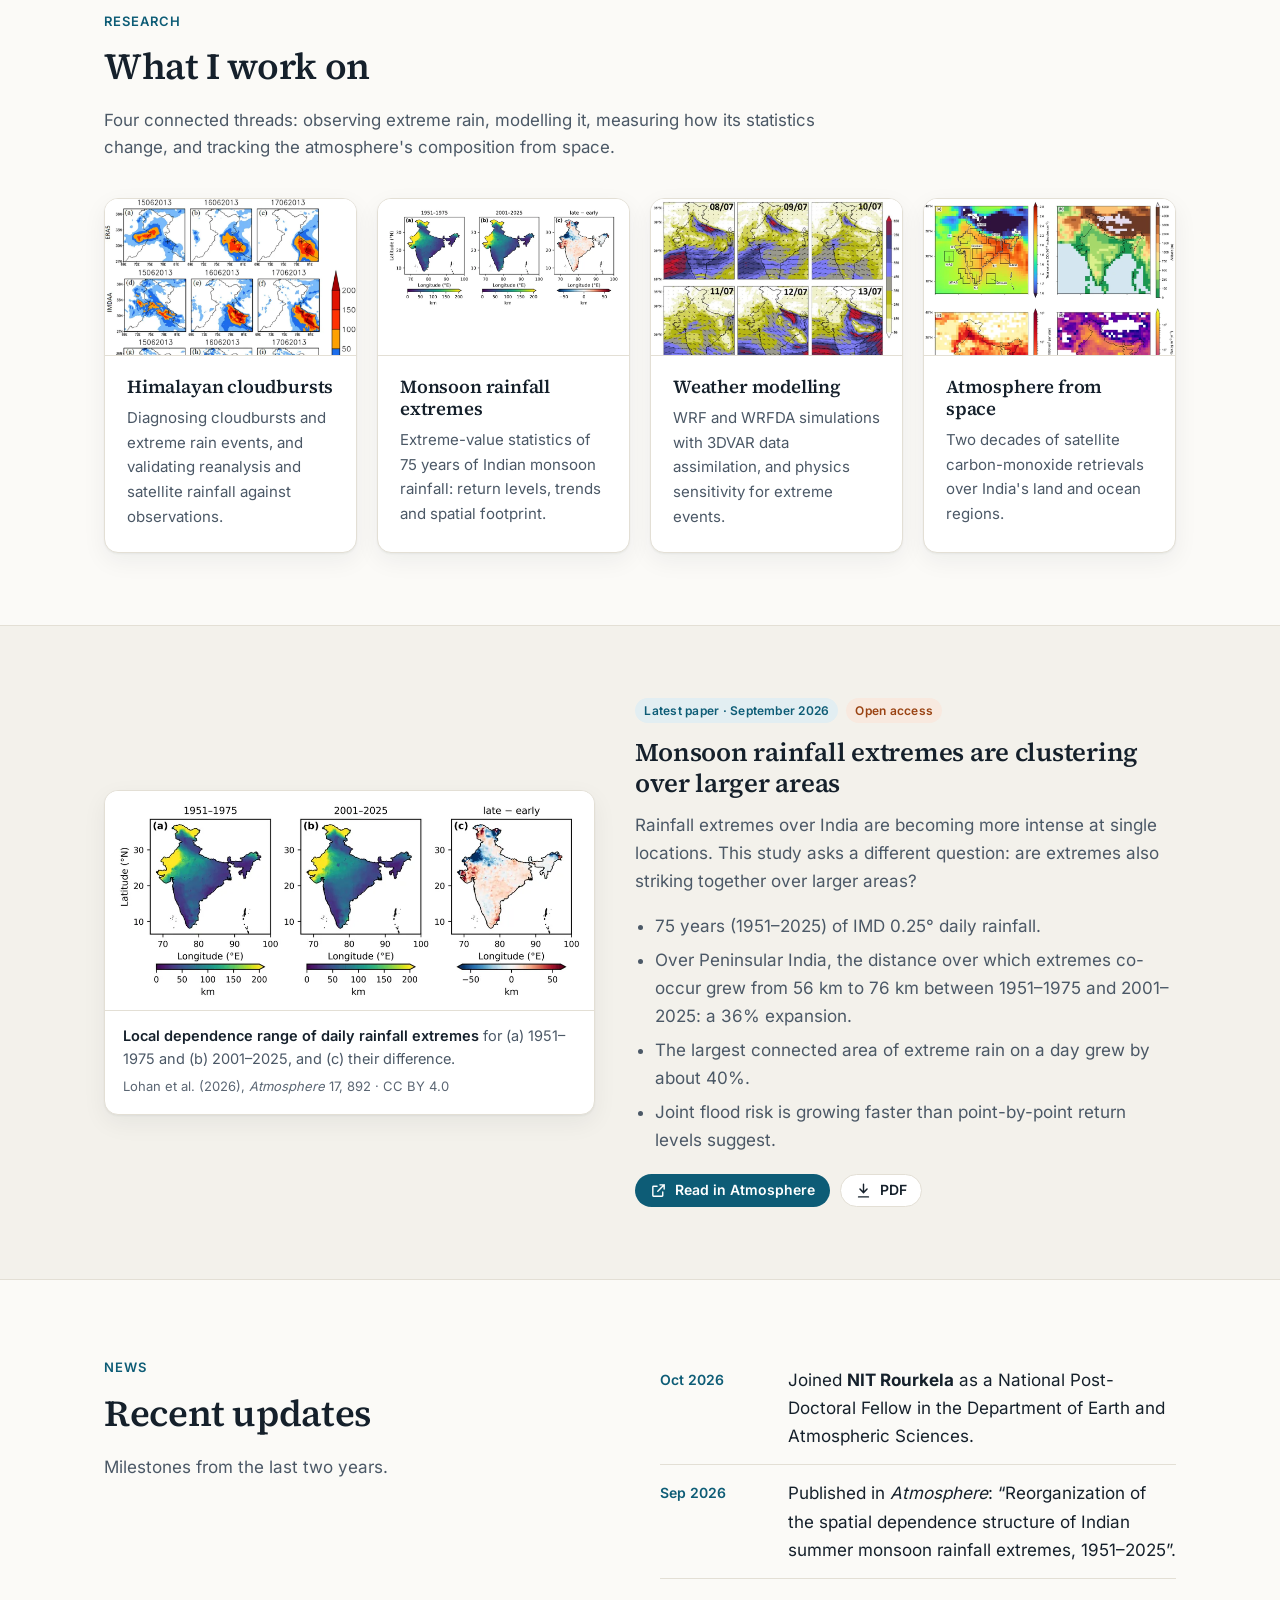
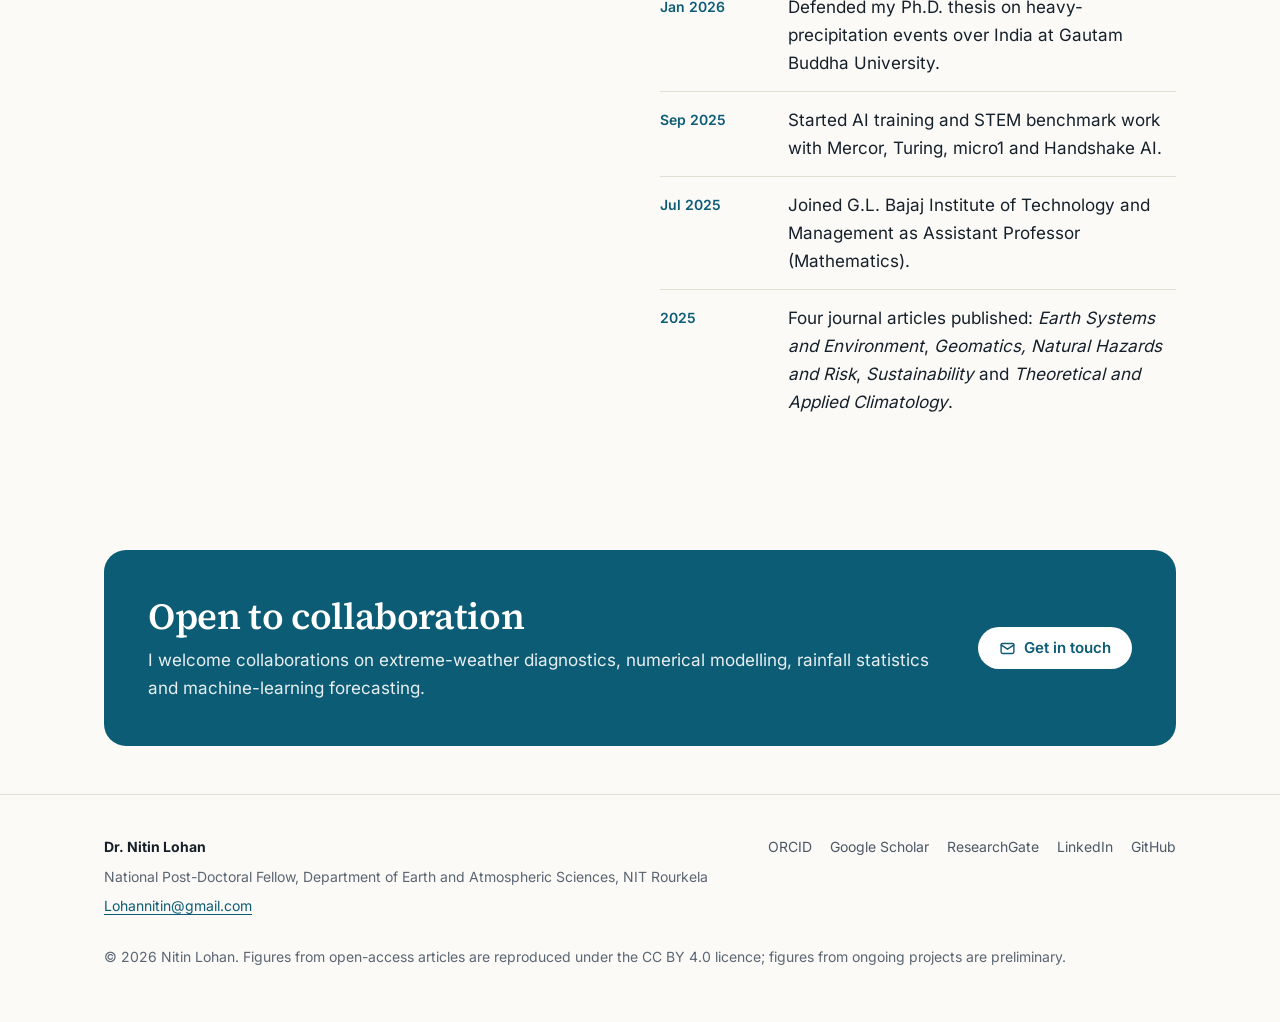
==== commit f489228d: "Fix accessibility, SEO and layout-shift issues from Lighthouse review - Darken the muted text and op" ====
--- a/index.html
+++ b/index.html
@@ -16,7 +16,8 @@
 <meta name="twitter:card" content="summary">
 <meta name="theme-color" content="#0d5c76">
 <link rel="icon" href="favicon.svg" type="image/svg+xml">
-<link rel="preload" href="assets/fonts/inter-latin-400-normal.woff2" as="font" type="font/woff2" crossorigin>
+<link rel="preload" href="assets/fonts/inter-latin-wght-normal.woff2" as="font" type="font/woff2" crossorigin>
+<link rel="preload" href="assets/fonts/source-serif-4-latin-wght-normal.woff2" as="font" type="font/woff2" crossorigin>
 <link rel="stylesheet" href="assets/css/site.css">
 <script>try{var t=localStorage.getItem('theme');if(t)document.documentElement.dataset.theme=t}catch(e){}</script>
 <script type="application/ld+json">{"@context": "https://schema.org", "@type": "Person", "name": "Nitin Lohan", "honorificPrefix": "Dr.", "jobTitle": "National Post-Doctoral Fellow", "affiliation": {"@type": "Organization", "name": "Department of Earth and Atmospheric Sciences, National Institute of Technology Rourkela"}, "alumniOf": [{"@type": "CollegeOrUniversity", "name": "Gautam Buddha University"}, {"@type": "CollegeOrUniversity", "name": "Panjab University"}], "knowsAbout": ["Atmospheric science", "Extreme rainfall", "Cloudbursts", "Indian summer monsoon", "Numerical weather prediction", "WRF model", "Data assimilation", "Extreme-value statistics", "Machine learning", "LLM evaluation"], "email": "mailto:Lohannitin@gmail.com", "url": "https://lohannitin.github.io/", "image": "https://lohannitin.github.io/assets/img/nitin-lohan-og.jpg", "sameAs": ["https://orcid.org/0000-0003-4967-3313", "https://scholar.google.com/citations?user=yQdDY5QAAAAJ&hl=en", "https://www.scopus.com/authid/detail.uri?authorId=58930614500", "https://www.webofscience.com/wos/author/record/NVM-4149-2025", "https://www.researchgate.net/profile/Nitin-Lohan", "https://www.linkedin.com/in/nitinlohan/", "https://github.com/Lohannitin"]}</script>
--- a/assets/css/site.css
+++ b/assets/css/site.css
@@ -1,12 +1,8 @@
 /* Dr. Nitin Lohan: site styles */
 
-@font-face{font-family:"Inter";font-weight:400;font-display:swap;src:url(../fonts/inter-latin-400-normal.woff2) format("woff2");}
-@font-face{font-family:"Inter";font-weight:500;font-display:swap;src:url(../fonts/inter-latin-500-normal.woff2) format("woff2");}
-@font-face{font-family:"Inter";font-weight:600;font-display:swap;src:url(../fonts/inter-latin-600-normal.woff2) format("woff2");}
-@font-face{font-family:"Inter";font-weight:700;font-display:swap;src:url(../fonts/inter-latin-700-normal.woff2) format("woff2");}
-@font-face{font-family:"Source Serif 4";font-weight:400;font-display:swap;src:url(../fonts/source-serif-4-latin-400-normal.woff2) format("woff2");}
+@font-face{font-family:"Inter";font-weight:100 900;font-display:swap;src:url(../fonts/inter-latin-wght-normal.woff2) format("woff2");}
+@font-face{font-family:"Source Serif 4";font-weight:200 900;font-display:swap;src:url(../fonts/source-serif-4-latin-wght-normal.woff2) format("woff2");}
 @font-face{font-family:"Source Serif 4";font-weight:400;font-style:italic;font-display:swap;src:url(../fonts/source-serif-4-latin-400-italic.woff2) format("woff2");}
-@font-face{font-family:"Source Serif 4";font-weight:600;font-display:swap;src:url(../fonts/source-serif-4-latin-600-normal.woff2) format("woff2");}
 
 :root{
   --bg:#fbfaf7;
@@ -14,12 +10,12 @@
   --surface-2:#f3f1eb;
   --ink:#15202b;
   --ink-2:#4b5866;
-  --ink-3:#6b7785;
+  --ink-3:#5b6673;
   --line:#e3dfd5;
   --accent:#0d5c76;
   --accent-ink:#ffffff;
   --accent-soft:#e2eef2;
-  --warm:#b4501a;
+  --warm:#9a4313;
   --warm-soft:#f8e9df;
   --fig-bg:#ffffff;
   --shadow:0 1px 2px rgba(20,32,43,.05),0 8px 24px rgba(20,32,43,.06);
@@ -59,6 +55,7 @@
 :focus-visible{outline:2px solid var(--accent);outline-offset:3px;border-radius:4px;}
 .skip{position:absolute;left:-9999px;top:8px;z-index:100;background:var(--accent);color:var(--accent-ink);padding:8px 14px;border-radius:8px;}
 .skip:focus{left:12px;}
+.sr-only{position:absolute;width:1px;height:1px;padding:0;margin:-1px;overflow:hidden;clip:rect(0 0 0 0);white-space:nowrap;border:0;}
 
 .wrap{width:100%;max-width:var(--wrap);margin:0 auto;padding:0 24px;}
 @media (max-width:600px){.wrap{padding:0 16px;}body{font-size:16px;}}
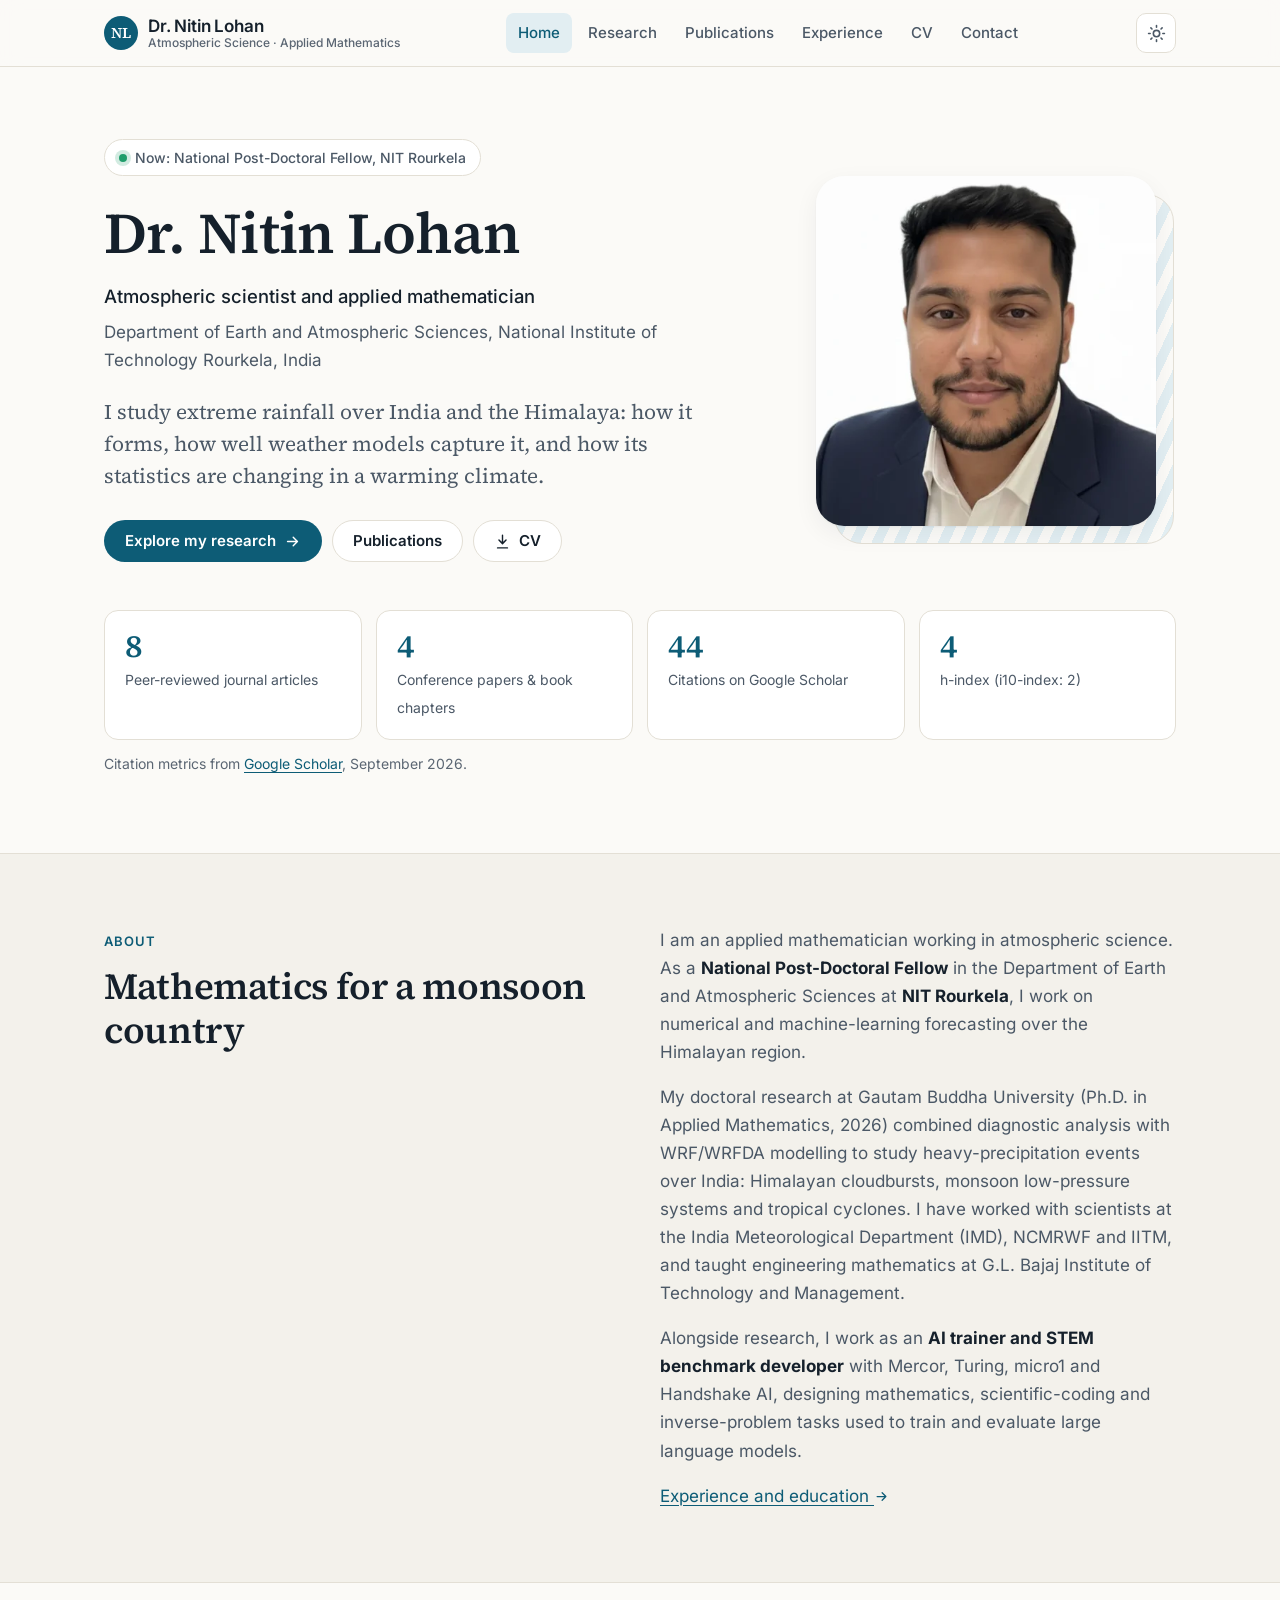
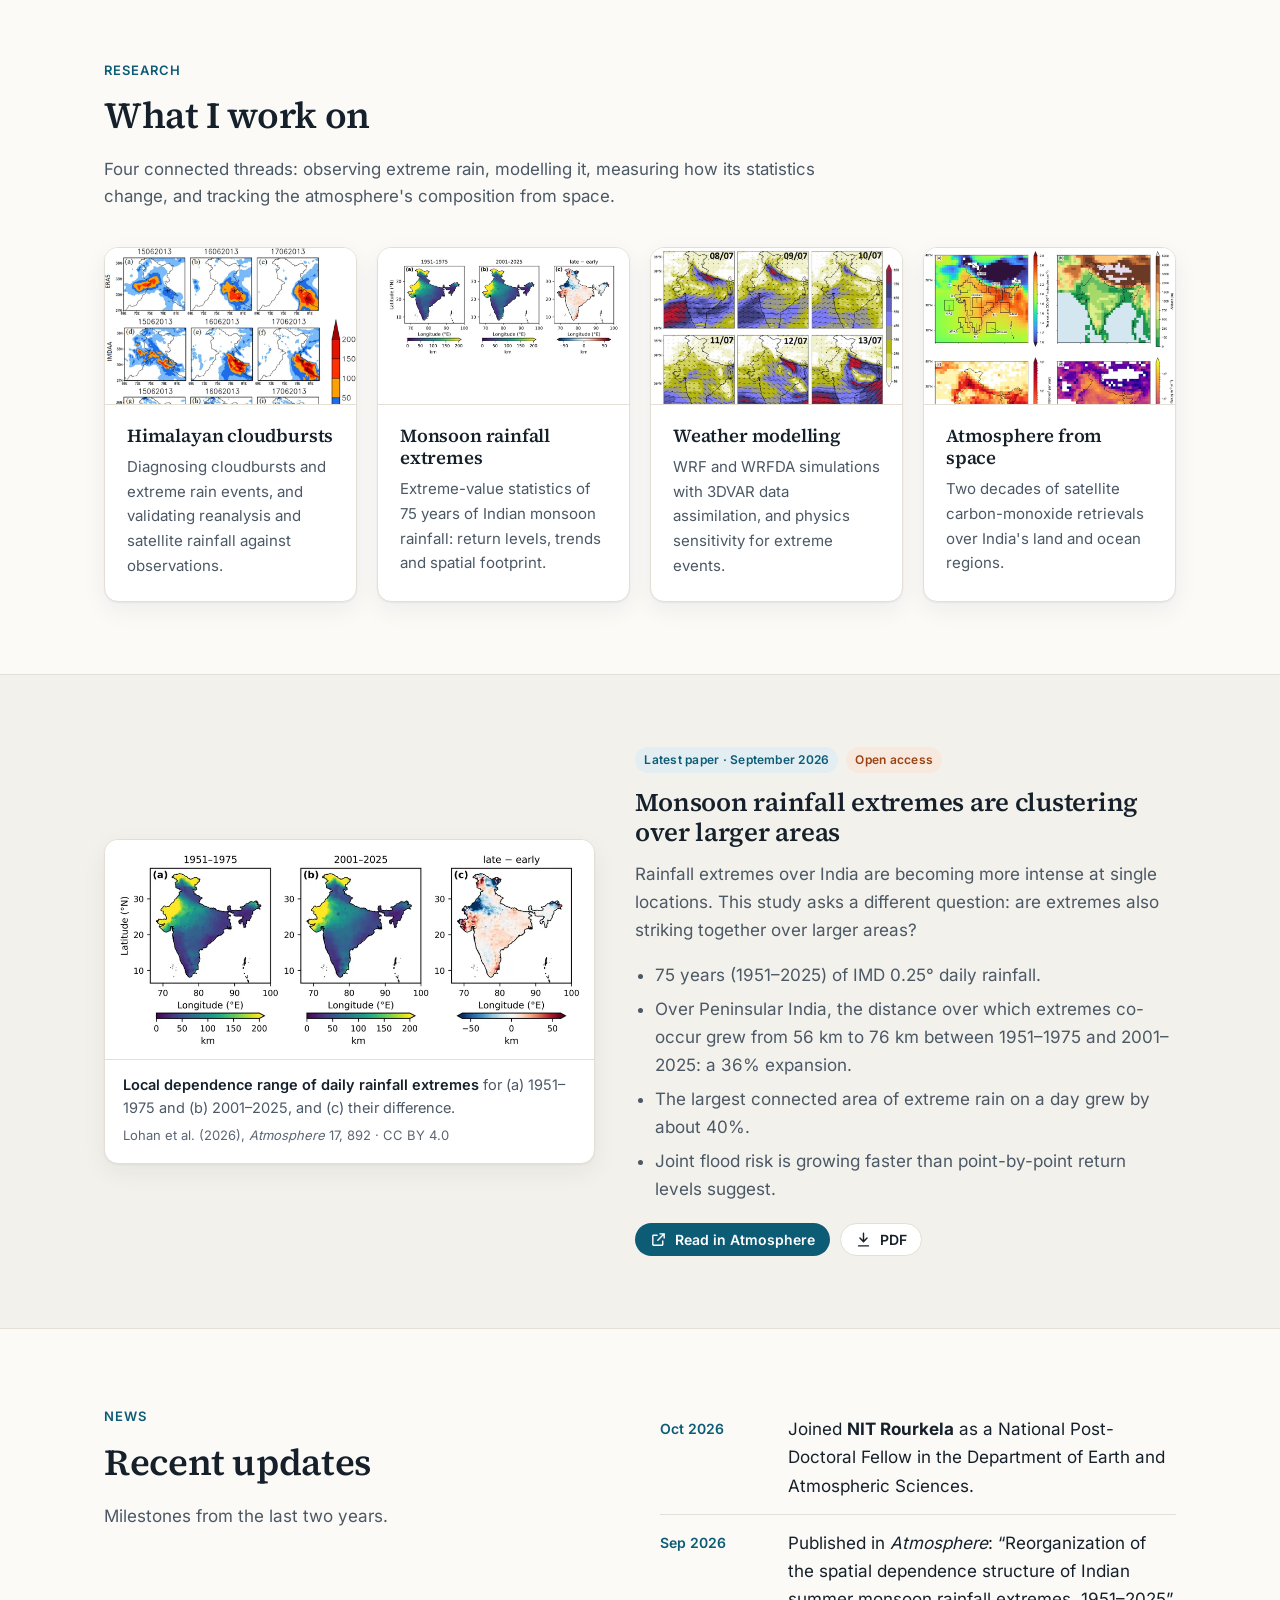
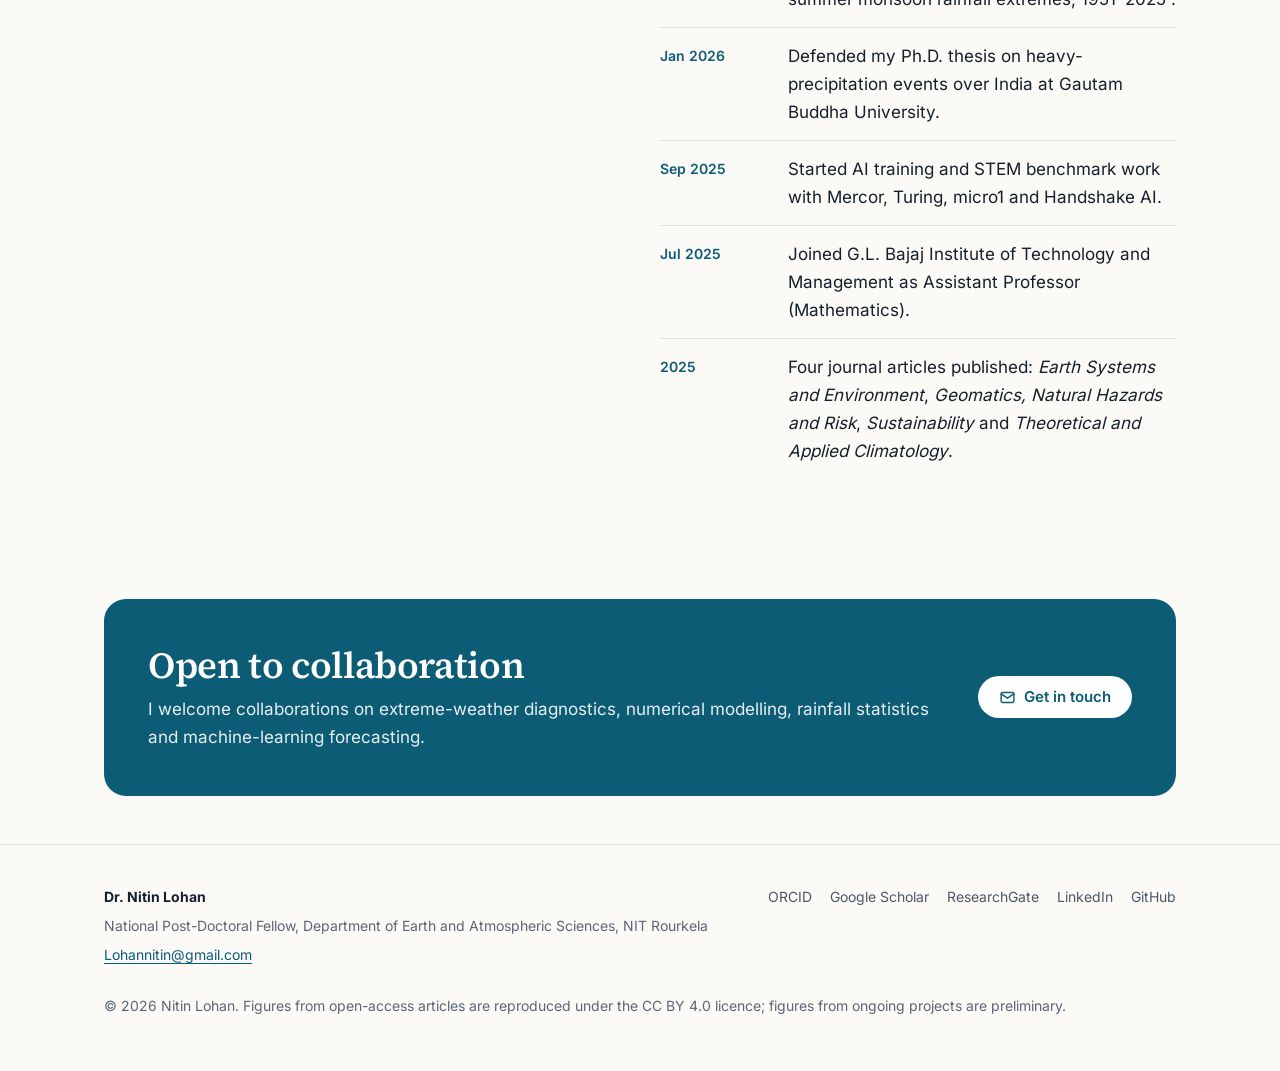
==== commit f149f281: "Add project findings, glossary and citation metrics; fix profile logos - Research: a "Preliminary fi" ====
--- a/index.html
+++ b/index.html
@@ -58,9 +58,10 @@
     <div class="stats" style="margin-top:48px">
       <div class="stat"><b>8</b><span>Peer-reviewed journal articles</span></div>
       <div class="stat"><b>4</b><span>Conference papers &amp; book chapters</span></div>
-      <div class="stat"><b>Ph.D.</b><span>Applied Mathematics, 2026</span></div>
-      <div class="stat"><b>3</b><span>National institutes collaborated with: IMD, NCMRWF, IITM</span></div>
+      <div class="stat"><b>44</b><span>Citations on Google Scholar</span></div>
+      <div class="stat"><b>4</b><span>h-index (i10-index: 2)</span></div>
     </div>
+    <p class="note" style="margin-top:12px">Citation metrics from <a href="https://scholar.google.com/citations?user=yQdDY5QAAAAJ&amp;hl=en">Google Scholar</a>, September 2026.</p>
   </div>
 </section>
 
--- a/assets/css/site.css
+++ b/assets/css/site.css
@@ -195,6 +195,16 @@
 .project-head h3{font-size:1.55rem;margin-bottom:8px;}
 .project-head p{color:var(--ink-2);max-width:760px;margin:0;}
 .project-meta{display:flex;flex-wrap:wrap;gap:8px;margin-top:12px;}
+.findings{margin-top:20px;background:var(--surface);border:1px solid var(--line);border-left:4px solid var(--accent);border-radius:var(--radius-sm);padding:16px 20px 12px;max-width:900px;}
+.findings h4{margin:0 0 8px;font-size:13px;font-weight:700;letter-spacing:.08em;text-transform:uppercase;color:var(--accent);}
+.findings ul{margin:0;padding-left:20px;color:var(--ink-2);font-size:15.5px;}
+.findings li{margin-bottom:8px;}
+.findings b{color:var(--ink);font-weight:600;}
+.glossary{display:grid;grid-template-columns:repeat(2,minmax(0,1fr));gap:14px 28px;margin:0;}
+.glossary > div{padding:14px 0;border-top:1px solid var(--line);}
+.glossary dt{font-weight:600;color:var(--ink);margin-bottom:4px;}
+.glossary dd{margin:0;color:var(--ink-2);font-size:15.5px;}
+@media (max-width:760px){.glossary{grid-template-columns:1fr;gap:0;}}
 @media (max-width:700px){.project-head{grid-template-columns:1fr;}}
 
 .toc{display:flex;flex-wrap:wrap;gap:10px;margin-top:6px;}
@@ -277,6 +287,8 @@
 .contact-item h3{font-family:var(--sans);font-size:1rem;font-weight:600;margin:0 0 2px;}
 .contact-item p,.contact-item a{margin:0;word-break:break-word;}
 .profile-card{display:flex;flex-direction:column;align-items:flex-start;gap:12px;}
+.plogo{width:48px;height:48px;border-radius:12px;display:grid;place-items:center;color:#fff;font-weight:700;font-size:16px;letter-spacing:-.01em;flex:none;}
+.plogo svg{width:24px;height:24px;}
 .profile-card .logo{height:40px;width:auto;border-radius:6px;background:#fff;padding:6px 10px;border:1px solid var(--line);box-sizing:content-box;}
 .profile-card h3{font-family:var(--sans);font-size:1.02rem;font-weight:600;margin:0;}
 .profile-card p{font-size:14.5px;}
